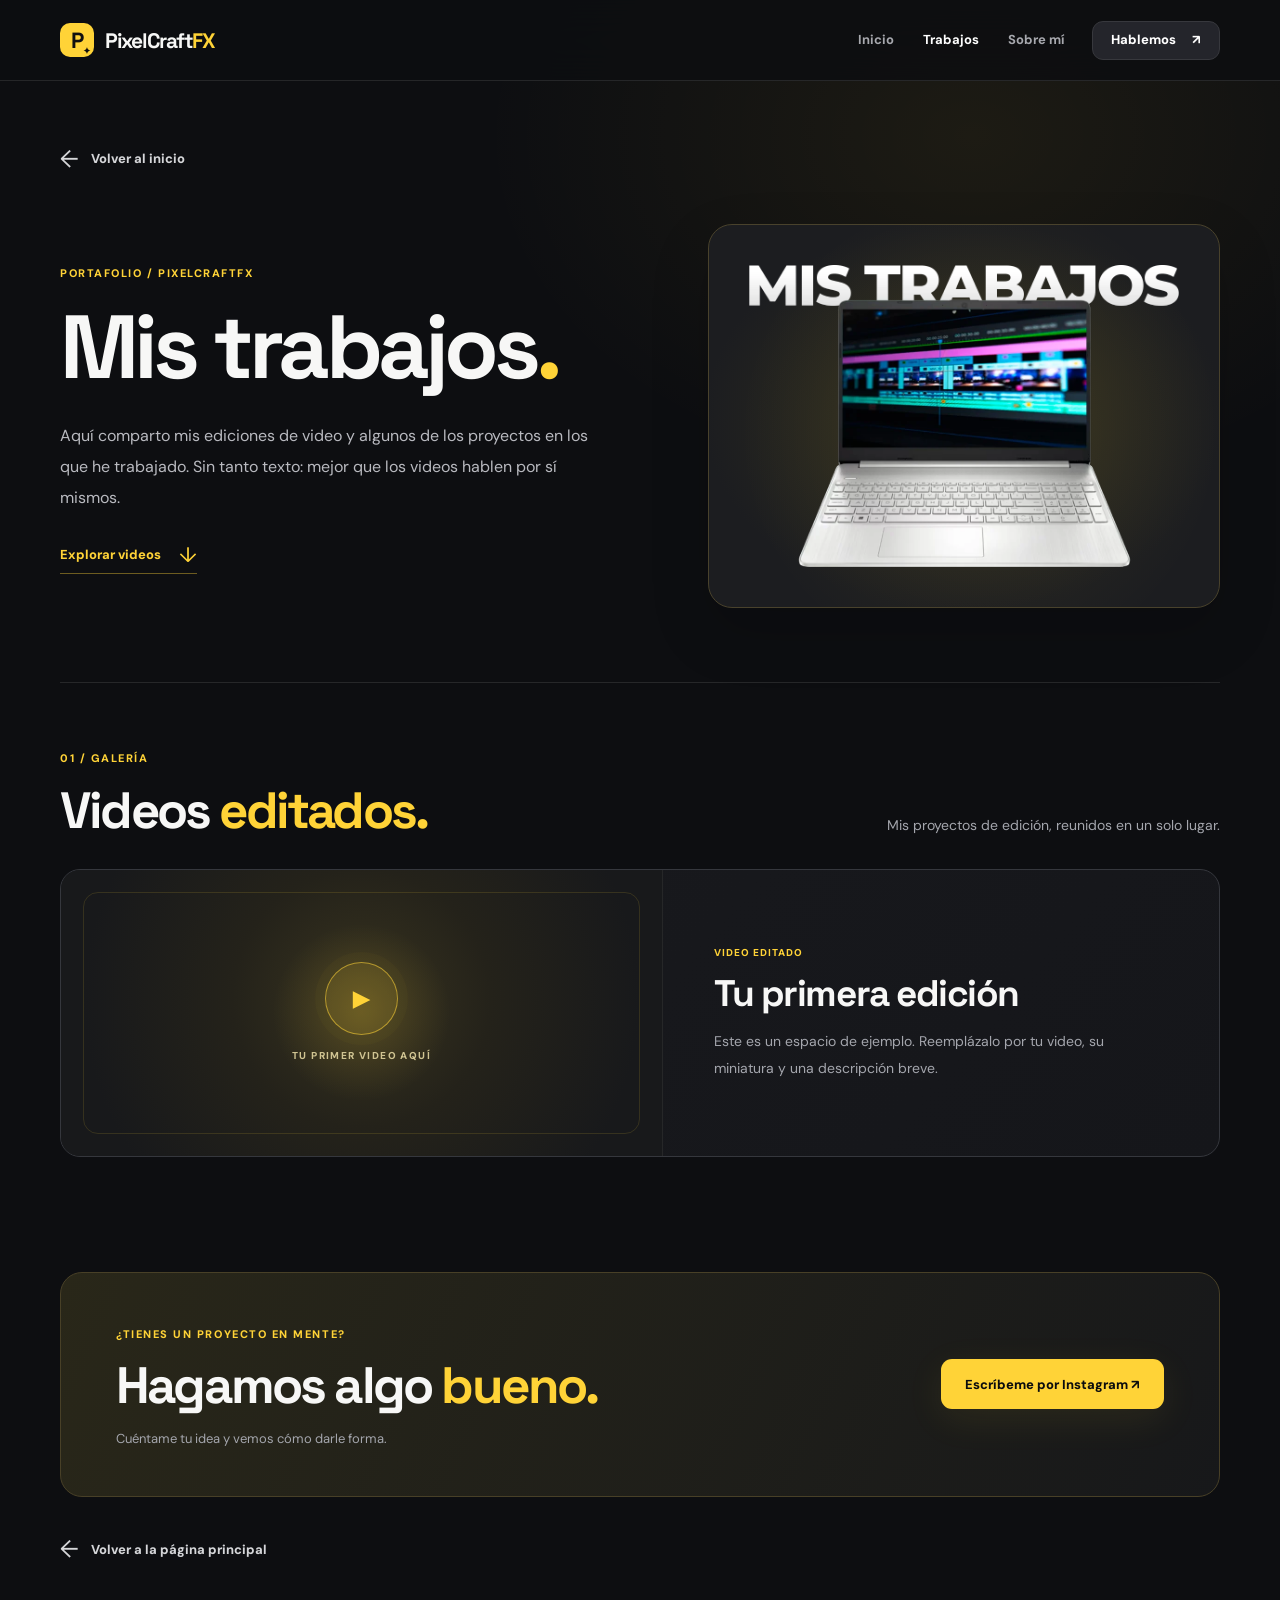
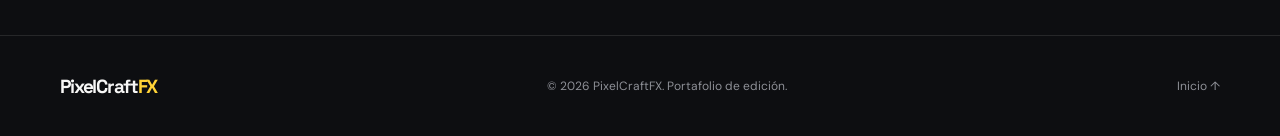
==== trabajos.html @ 6dfa156c "trabajos.html" ====
<!doctype html>
<html lang="es">
<head>
  <meta charset="utf-8">
  <meta name="viewport" content="width=device-width, initial-scale=1">
  <meta name="theme-color" content="#0d0e11">
  <meta name="description" content="Mira las ediciones de PixelCraftFX: un portafolio de edición de video para YouTube, gaming y creadores de contenido.">
  <title>Mis trabajos — PixelCraftFX</title>
  <link rel="icon" type="image/svg+xml" href="./favicon.svg?v=2">
  <link rel="preconnect" href="https://fonts.googleapis.com">
  <link rel="preconnect" href="https://fonts.gstatic.com" crossorigin>
  <link href="https://fonts.googleapis.com/css2?family=DM+Sans:wght@400;500;600;700&family=Space+Grotesk:wght@400;500;600;700&display=swap" rel="stylesheet">
  <link rel="stylesheet" href="./style.css">
</head>
<body class="portfolio-work">
  <a class="skip-link" href="#contenido">Saltar al contenido</a>

  <header class="site-header">
    <div class="wrap header-inner">
      <a class="brand" href="./index.html" aria-label="PixelCraftFX, volver al inicio">
        <span class="brand-icon" aria-hidden="true">P<span>✦</span></span>
        <span class="brand-name">PixelCraft<span>FX</span></span>
      </a>
      <nav class="main-nav" aria-label="Navegación principal">
        <a href="./index.html">Inicio</a>
        <a class="nav-active" href="./trabajos.html" aria-current="page">Trabajos</a>
        <a href="./index.html#sobre-mi">Sobre mí</a>
      </nav>
      <a class="btn btn-nav" href="https://www.instagram.com/pixelcraftfx/" target="_blank" rel="noopener noreferrer">Hablemos <span aria-hidden="true">↗</span></a>
    </div>
  </header>

  <main id="contenido">
    <section class="work-hero wrap" aria-labelledby="work-title">
      <a class="back-link" href="./index.html"><span aria-hidden="true">←</span> Volver al inicio</a>
      <div class="work-hero-grid">
        <div class="work-hero-copy">
          <span class="overline">PORTAFOLIO / PIXELCRAFTFX</span>
          <h1 id="work-title">Mis trabajos<span class="accent-word">.</span></h1>
          <p class="lead">Aquí comparto mis ediciones de video y algunos de los proyectos en los que he trabajado. Sin tanto texto: mejor que los videos hablen por sí mismos.</p>
          <a class="work-scroll-link" href="#videos-editados">Explorar videos <span aria-hidden="true">↓</span></a>
        </div>
        <div class="work-cover">
          <!-- La imagen ya está subida al repositorio: mis trabajos.webp -->
          <img src="./mis%20trabajos.webp" alt="Imagen de la sección Mis trabajos de PixelCraftFX" loading="eager">
        </div>
      </div>
    </section>

    <section class="section wrap gallery-section" id="videos-editados" aria-labelledby="gallery-title">
      <div class="section-heading work-section-heading">
        <div>
          <span class="overline">01 / GALERÍA</span>
          <h2 id="gallery-title">Videos <span class="accent-word">editados.</span></h2>
        </div>
        <p>Mis proyectos de edición, reunidos en un solo lugar.</p>
      </div>

      <div class="work-video-list">
        <!-- ===============================================================
             GUÍA PARA AÑADIR MÁS VIDEOS (ESTO NO SE VE EN LA WEB)

             1. Copia TODO el bloque <article class="video-card work-video-item">
                hasta su cierre </article> y pégalo DEBAJO del anterior,
                pero siempre dentro de <div class="work-video-list">.
                Cada copia aparecerá más abajo en esta misma sección.

             2. En la copia, cambia el título y la descripción.

             3. Para poner tu video de YouTube, sustituye el bloque
                <div class="video-placeholder ...">...</div>
                por esto (cambia el ID y la imagen):

                <a class="video-image" href="https://www.youtube.com/watch?v=ID_DEL_VIDEO" target="_blank" rel="noopener noreferrer" aria-label="Ver video editado en YouTube">
                  <img src="./miniatura-01.webp" alt="Miniatura de mi video editado" loading="lazy">
                  <span class="play-overlay" aria-hidden="true">▶</span>
                </a>

             4. Sube miniatura-01.webp a tu repositorio. Para cada video
                usa un nombre distinto, por ejemplo miniatura-02.webp.

             5. Cuando tengas el primer video real, puedes reemplazar
                esta tarjeta de ejemplo en lugar de crear una nueva.
             =============================================================== -->

        <!-- INICIO TARJETA DE VIDEO: DUPLICA DESDE AQUÍ -->
        <article class="video-card work-video-item">
          <div class="video-placeholder work-placeholder">
            <span class="work-placeholder-glow" aria-hidden="true"></span>
            <span class="work-placeholder-play" aria-hidden="true">▶</span>
            <span class="work-placeholder-label">TU PRIMER VIDEO AQUÍ</span>
          </div>
          <div class="video-info">
            <span class="video-type">VIDEO EDITADO</span>
            <h3>Tu primera edición</h3>
            <p>Este es un espacio de ejemplo. Reemplázalo por tu video, su miniatura y una descripción breve.</p>
          </div>
        </article>
        <!-- FIN TARJETA DE VIDEO: HASTA AQUÍ -->
      </div>
    </section>

    <!-- =============================================================
         SECCIÓN OPCIONAL OCULTA: VIDEOS LARGOS
         NO SE MUESTRA EN LA WEB.

         Cuando tengas material, copia el bloque de sección de abajo
         FUERA de este comentario (debajo de Videos editados).
         Para añadir más videos largos, duplica su bloque <article>
         y pégalo justo después del anterior, dentro de su lista.
         Sustituye ID_DEL_VIDEO, miniatura-largo-01.webp y los textos.

    <section class="section wrap gallery-section extra-video-section" id="videos-largos" aria-labelledby="long-title">
      <div class="section-heading work-section-heading">
        <div>
          <span class="overline">02 / FORMATO LARGO</span>
          <h2 id="long-title">Videos <span class="accent-word">largos.</span></h2>
        </div>
      </div>
      <div class="work-video-list">
        <article class="video-card work-video-item">
          <a class="video-image" href="https://www.youtube.com/watch?v=ID_DEL_VIDEO" target="_blank" rel="noopener noreferrer" aria-label="Ver video largo">
            <img src="./miniatura-largo-01.webp" alt="Miniatura del video largo" loading="lazy">
            <span class="play-overlay" aria-hidden="true">▶</span>
          </a>
          <div class="video-info">
            <span class="video-type">VIDEO LARGO</span>
            <h3>Título del video largo</h3>
            <p>Descripción corta del trabajo realizado.</p>
          </div>
        </article>
      </div>
    </section>
         FIN DE LA SECCIÓN OCULTA: VIDEOS LARGOS
         ============================================================= -->

    <!-- =============================================================
         SECCIÓN OPCIONAL OCULTA: VIDEOS CORTOS
         NO SE MUESTRA EN LA WEB.

         Cuando tengas material, copia el bloque de sección de abajo
         FUERA de este comentario (debajo de Videos editados o largos).
         Para añadir más videos cortos, duplica su bloque <article>
         y pégalo justo después del anterior, dentro de su lista.
         Sustituye ID_DEL_SHORT, miniatura-corto-01.webp y los textos.

    <section class="section wrap gallery-section extra-video-section" id="videos-cortos" aria-labelledby="short-title">
      <div class="section-heading work-section-heading">
        <div>
          <span class="overline">03 / FORMATO CORTO</span>
          <h2 id="short-title">Videos <span class="accent-word">cortos.</span></h2>
        </div>
      </div>
      <div class="work-video-list">
        <article class="video-card work-video-item">
          <a class="video-image" href="https://www.youtube.com/shorts/ID_DEL_SHORT" target="_blank" rel="noopener noreferrer" aria-label="Ver video corto">
            <img src="./miniatura-corto-01.webp" alt="Miniatura del video corto" loading="lazy">
            <span class="play-overlay" aria-hidden="true">▶</span>
          </a>
          <div class="video-info">
            <span class="video-type">VIDEO CORTO</span>
            <h3>Título del short</h3>
            <p>Descripción corta del trabajo realizado.</p>
          </div>
        </article>
      </div>
    </section>
         FIN DE LA SECCIÓN OCULTA: VIDEOS CORTOS
         ============================================================= -->

    <section class="section wrap work-cta">
      <div>
        <span class="overline">¿TIENES UN PROYECTO EN MENTE?</span>
        <h2>Hagamos algo <span class="accent-word">bueno.</span></h2>
        <p>Cuéntame tu idea y vemos cómo darle forma.</p>
      </div>
      <a class="btn btn-primary" href="https://www.instagram.com/pixelcraftfx/" target="_blank" rel="noopener noreferrer">Escríbeme por Instagram ↗</a>
    </section>

    <div class="wrap bottom-return"><a class="back-link" href="./index.html"><span aria-hidden="true">←</span> Volver a la página principal</a></div>
  </main>

  <footer class="site-footer">
    <div class="wrap footer-inner">
      <a class="brand brand-footer" href="./index.html"><span class="brand-name">PixelCraft<span>FX</span></span></a>
      <span>© 2026 PixelCraftFX. Portafolio de edición.</span>
      <a href="./index.html">Inicio ↑</a>
    </div>
  </footer>
</body>
</html>
---- style.css ----
:root {
  --bg:#0d0e11;
  --bg-soft:#131419;
  --card:#17181d;
  --card-light:#1c1e24;
  --line:rgba(255,255,255,.1);
  --text:#f7f7f6;
  --muted:#a4a6ad;
  --yellow:#ffd337;
  --yellow-deep:#eab800;
  --radius:22px;
  --max:1160px;
}
*,*::before,*::after{box-sizing:border-box}
html{scroll-behavior:smooth;scroll-padding-top:96px}
body{margin:0;background:var(--bg);color:var(--text);font:16px/1.7 'DM Sans',system-ui,-apple-system,Segoe UI,sans-serif;-webkit-font-smoothing:antialiased}
body::before{content:"";pointer-events:none;position:absolute;z-index:-1;top:0;left:0;right:0;height:680px;background:radial-gradient(ellipse 48% 65% at 76% 20%,rgba(255,211,55,.065),transparent 80%)}
a{color:inherit;text-decoration:none}
img{display:block;max-width:100%}
a:focus-visible{outline:3px solid var(--yellow);outline-offset:5px;border-radius:4px}
::selection{background:var(--yellow);color:#111}
.wrap{width:min(var(--max),calc(100% - 64px));margin-inline:auto}
.skip-link{position:absolute;left:12px;top:-70px;z-index:30;padding:8px 15px;color:#111;background:var(--yellow)}.skip-link:focus{top:12px}
h1,h2,h3,p{margin-top:0}h1,h2,h3{font-family:'Space Grotesk',system-ui,sans-serif;line-height:1.1;letter-spacing:-.055em}
p{color:var(--muted)}
.site-header{position:sticky;top:0;z-index:20;background:rgba(13,14,17,.88);border-bottom:1px solid var(--line);backdrop-filter:blur(20px);-webkit-backdrop-filter:blur(20px)}
.header-inner{display:flex;align-items:center;justify-content:space-between;min-height:80px;gap:28px}
.brand{display:inline-flex;align-items:center;gap:11px;flex-shrink:0}
.brand-icon{display:grid;place-items:center;position:relative;overflow:hidden;width:34px;height:34px;border-radius:10px;background:var(--yellow);font:800 22px/1 'Space Grotesk',sans-serif;color:#101010}
.brand-icon span{position:absolute;right:3px;bottom:1px;font-size:9px}
.brand-name{font:700 21px/1 'Space Grotesk',sans-serif;letter-spacing:-.06em}.brand-name>span{color:var(--yellow)}
.main-nav{display:flex;gap:29px;align-items:center;margin-left:auto}.main-nav>a{font-size:13px;font-weight:700;color:#a7a8ae;transition:color .2s}.main-nav>a:hover,.main-nav>.nav-active{color:#fff}
.btn{display:inline-flex;align-items:center;justify-content:center;gap:16px;min-height:50px;padding:0 23px;border:1px solid transparent;border-radius:11px;font-size:13px;font-weight:800;line-height:1.2;transition:background .2s,transform .2s,border-color .2s,color .2s}
.btn:hover{transform:translateY(-2px)}.btn-nav{min-height:39px;padding:0 18px;border-color:#37383d;background:#24252b;color:#fff}.btn-nav:hover{border-color:var(--yellow)}
.btn-primary{background:var(--yellow);color:#0b0c0e;box-shadow:0 10px 38px rgba(255,211,55,.08)}.btn-primary:hover{background:#ffe270}
.btn-outline{border-color:#46474d;background:transparent;color:#fff}.btn-outline:hover{border-color:var(--yellow)}
.btn-dark{background:#111114;color:#fff;border-color:#111114}.btn-dark:hover{background:#292a2d}
.hero{display:grid;grid-template-columns:1.15fr .85fr;gap:7%;align-items:center;padding-top:86px;padding-bottom:102px;min-height:635px}
.eyebrow,.overline,.tiny-label{font-size:11px;letter-spacing:.14em;font-weight:800}.eyebrow{display:inline-flex;align-items:center;gap:10px;padding:7px 13px;border:1px solid #34332b;border-radius:999px;color:#e5d9a6;background:rgba(255,211,55,.045)}.status-dot{width:7px;height:7px;border-radius:100%;background:var(--yellow);box-shadow:0 0 12px rgba(255,211,55,.8)}
h1{font-size:clamp(42px,5.5vw,76px);margin:24px 0 23px;max-width:720px}.accent-word{color:var(--yellow)}.underlined{text-decoration:underline;text-decoration-color:rgba(255,211,55,.8);text-decoration-thickness:5px;text-underline-offset:10px}
.lead{max-width:600px;color:#b9bac0;font-size:16px;line-height:1.95}.lead strong{color:#fff}
.hero-actions{display:flex;flex-wrap:wrap;gap:12px;margin:32px 0 34px}.hero-categories,.work-pill-row{display:flex;gap:8px;flex-wrap:wrap}.hero-categories span,.work-pill-row span{font-size:11px;font-weight:700;color:#c0c0c4;padding:7px 12px;border:1px solid #36373c;border-radius:999px}
.hero-visual{height:475px;max-width:425px;width:100%;justify-self:end;position:relative;display:flex;flex-direction:column;justify-content:space-between;isolation:isolate;overflow:hidden;padding:24px;border:1px solid #3c3b32;border-radius:26px;background:radial-gradient(ellipse at 50% 43%,#343018 0%,#1c1b18 38%,#141519 73%);box-shadow:0 25px 65px rgba(0,0,0,.16)}
.hero-visual::before{content:"";position:absolute;inset:15px;z-index:-1;border:1px solid rgba(255,211,55,.11);border-radius:18px}.hero-visual::after{content:"";position:absolute;width:470px;height:470px;border-radius:50%;border:1px dashed rgba(255,211,55,.16);left:50%;top:45%;transform:translate(-50%,-50%);z-index:-1}
.visual-top{display:flex;justify-content:space-between;align-items:center;color:#e3dec3;font-size:10px;letter-spacing:.18em;font-weight:800}.visual-spark{font-size:32px;color:var(--yellow);line-height:1}
.portrait-ring{width:240px;height:240px;align-self:center;display:flex;align-items:center;justify-content:center;padding:17px;border:1px solid rgba(255,211,55,.35);border-radius:50%;background:rgba(255,211,55,.06)}.portrait-ring img{width:100%;height:100%;object-fit:contain;filter:drop-shadow(0 20px 20px rgba(0,0,0,.16))}.portrait-ring.no-photo:after{content:"PFX";font:700 65px 'Space Grotesk',sans-serif;color:var(--yellow)}
.visual-bottom{display:flex;justify-content:space-between;align-items:end;gap:12px}.visual-bottom .tiny-label{display:block;color:#a8a397;margin-bottom:5px}.visual-bottom strong{display:block;font:700 22px 'Space Grotesk',sans-serif;letter-spacing:-.06em}.yellow-dot{color:var(--yellow)}.visual-chip{border:1px solid #504e3d;background:#2a291f;border-radius:20px;color:#e4d797;padding:6px 10px;font-size:10px;font-weight:700;white-space:nowrap}.visual-decoration{position:absolute;color:var(--yellow);opacity:.5}.visual-decoration.one{top:42%;left:34px;font-size:24px}.visual-decoration.two{top:33%;right:28px;font-size:27px}
.marquee-section{border-block:1px solid var(--line);background:#14151a}.skill-strip{display:flex;align-items:center;justify-content:space-between;gap:14px;padding-block:23px;white-space:nowrap;overflow:hidden}.skill-strip span{font-size:11px;letter-spacing:.11em;font-weight:800;color:#bdc0c6}.skill-strip b{font-size:15px;color:var(--yellow);font-weight:400}
.section{padding-block:96px}.section-heading{display:flex;align-items:end;justify-content:space-between;gap:40px;margin-bottom:30px}.section-heading p{max-width:340px;font-size:14px;line-height:1.9;margin:0}.overline{color:var(--yellow)}h2{font-size:clamp(34px,4vw,51px);margin:12px 0 0}
.feature-card{display:grid;grid-template-columns:1.1fr .9fr;min-height:420px;overflow:hidden;background:#17181b;border:1px solid #323339;border-radius:var(--radius);transition:border-color .25s,transform .25s,box-shadow .25s}.feature-card:hover{border-color:#817333;transform:translateY(-3px);box-shadow:0 25px 70px rgba(0,0,0,.18)}
.feature-image-wrap{position:relative;display:grid;place-items:center;min-height:340px;padding:35px;overflow:hidden;background:radial-gradient(ellipse at 50% 45%,#38351f,#23231e 55%,#191a1d)}.feature-image-wrap:after{content:"";position:absolute;inset:35px;border:1px solid rgba(255,255,255,.06);border-radius:14px;pointer-events:none}.feature-image-wrap img{width:100%;height:100%;max-height:350px;object-fit:contain;transition:transform .4s}.feature-card:hover .feature-image-wrap img{transform:scale(1.035)}.picture-corner{position:absolute;top:23px;left:25px;color:var(--yellow);font-size:24px}
.feature-content{display:flex;flex-direction:column;justify-content:center;align-items:flex-start;padding:45px clamp(25px,5vw,66px)}.feature-content h3{font-size:clamp(32px,3.6vw,47px);margin:20px 0 15px}.feature-content>p{max-width:320px;font-size:14px;line-height:1.85}.feature-link{display:flex;align-items:center;gap:17px;font-size:13px;font-weight:800;color:#fff;margin-top:24px}.circle-arrow{display:grid;place-items:center;width:42px;height:42px;border-radius:50%;background:var(--yellow);color:#121212;font-size:21px}
.services{padding-top:65px}.service-grid{display:grid;grid-template-columns:repeat(3,1fr);gap:15px}.service-card{position:relative;display:flex;flex-direction:column;min-height:270px;padding:28px;border:1px solid var(--line);border-radius:var(--radius);background:linear-gradient(145deg,#191a1f,#141519);transition:border-color .2s,transform .2s}.service-card:hover{border-color:#56503a;transform:translateY(-3px)}.service-number{font-size:12px;font-weight:800;color:#6f717a}.service-symbol{display:grid;place-items:center;margin:18px 0 21px;width:46px;height:46px;border:1px solid #52482b;border-radius:13px;background:#292519;color:var(--yellow);font-size:19px;font-weight:700}.service-card h3{font-size:21px;letter-spacing:-.04em;margin-bottom:10px}.service-card p{font-size:13px;line-height:1.85;margin-bottom:0}
.about{display:grid;grid-template-columns:1fr 1fr;gap:12%;align-items:center}.about-copy h2{max-width:430px}.about-copy p{line-height:1.95;font-size:14px;margin:22px 0}.about-copy strong{color:#e8e8e8}.text-link{display:inline-block;margin-top:8px;padding-bottom:5px;border-bottom:1px solid var(--yellow);color:var(--yellow);font-size:13px;font-weight:800}.about-panel{padding:35px;background:linear-gradient(135deg,#1b1c22,#141518);border:1px solid #34353c;border-radius:var(--radius)}.about-panel .tiny-label{color:#c6c7cc}.principle{display:flex;align-items:center;gap:22px;padding:24px 0;border-bottom:1px solid var(--line)}.principle span{font-size:12px;color:var(--yellow);font-weight:800}.principle strong{font-size:17px;letter-spacing:-.02em;font-family:'Space Grotesk',sans-serif}.software-tags{display:flex;flex-wrap:wrap;gap:8px;margin-top:29px}.software-tags span{background:#292a31;border:1px solid #3d3e45;padding:6px 10px;border-radius:6px;color:#bcbec5;font-size:11px;font-weight:700}
.contact-section{display:flex;justify-content:space-between;align-items:center;gap:35px;background:var(--yellow);color:#0e0f11;padding:55px 65px;margin-top:36px;margin-bottom:95px;border-radius:var(--radius);width:min(var(--max),calc(100% - 64px))}.contact-section .overline,.contact-section .accent-word{color:#574900}.contact-section h2{font-size:clamp(36px,4.4vw,62px)}.contact-section p{color:#494127;font-size:14px;margin:16px 0 0}.contact-actions{display:flex;align-items:flex-start;flex-direction:column;gap:15px}.contact-actions .btn{white-space:nowrap}.social-text{font-size:12px;font-weight:800;color:#38311c;align-self:center}
.site-footer{border-top:1px solid var(--line)}.footer-inner{display:flex;justify-content:space-between;align-items:center;gap:20px;min-height:100px}.brand-footer .brand-name{font-size:19px}.footer-inner>span,.footer-inner>a:last-child{font-size:12px;color:#8e9097}.footer-inner>a:last-child:hover{color:var(--yellow)}
/* Página Trabajos */
.work-hero{padding-top:58px;padding-bottom:80px}.back-link{display:inline-flex;align-items:center;gap:12px;color:#d5d6d9;font-weight:800;font-size:13px;transition:color .2s}.back-link:hover{color:var(--yellow)}.back-link span{font-size:24px;font-weight:400}.work-hero-grid{display:grid;grid-template-columns:1fr .85fr;gap:9%;align-items:center;padding-top:44px}.work-hero h1{font-size:clamp(50px,7.2vw,100px);margin-top:13px}.work-hero .lead{max-width:525px}.work-pill-row{margin-top:24px}.work-cover{display:grid;place-items:center;min-height:345px;max-height:400px;padding:40px;background:radial-gradient(ellipse at center,#34311e,#1c1d20 72%);border:1px solid #3f3d31;border-radius:24px;overflow:hidden}.work-cover img{max-width:100%;max-height:315px;width:100%;object-fit:contain}.gallery-section{padding-top:45px}.gallery-grid{display:grid;grid-template-columns:repeat(3,1fr);gap:20px}.video-card{overflow:hidden;border-radius:18px;border:1px solid #34353c;background:#17181e}.video-placeholder{position:relative;min-height:230px;display:flex;justify-content:center;align-items:center;flex-direction:column;gap:12px;overflow:hidden}.placeholder-gaming{background:radial-gradient(ellipse at 50% 45%,#34351d,#1d201b 70%)}.placeholder-youtube{background:radial-gradient(ellipse at 50% 45%,#30283c,#1c1b26 70%)}.placeholder-short{background:radial-gradient(ellipse at 50% 45%,#363021,#222018 70%)}.video-placeholder::before{content:"";position:absolute;inset:20px;border-radius:10px;border:1px dashed rgba(255,255,255,.12)}.placeholder-number{position:absolute;top:22px;left:27px;color:#dad3b5;font-size:12px;font-weight:800}.placeholder-symbol{font:600 55px/1 'Space Grotesk',sans-serif;color:rgba(255,211,55,.7)}.placeholder-label{font-size:10px;letter-spacing:.15em;font-weight:800;color:#b1b0a7}.video-info{padding:24px}.video-type{color:var(--yellow);font-size:10px;font-weight:800;letter-spacing:.1em}.video-info h3{font-size:21px;letter-spacing:-.04em;margin:10px 0}.video-info p{font-size:13px;line-height:1.85;margin:0}.gallery-note{font-size:12px;color:#90929a;margin:22px 0 0}.video-image{display:block;position:relative;aspect-ratio:16/10;overflow:hidden;background:#222}.video-image img{width:100%;height:100%;object-fit:cover;transition:transform .3s}.video-image:hover img{transform:scale(1.04)}.play-overlay{position:absolute;left:50%;top:50%;transform:translate(-50%,-50%);display:grid;place-items:center;background:var(--yellow);color:#111;width:59px;height:59px;border-radius:50%;font-size:21px}.video-embed{aspect-ratio:16/9;overflow:hidden;background:#000}.video-embed iframe{display:block;width:100%;height:100%;border:0}.work-cta{margin-top:40px;display:flex;justify-content:space-between;align-items:center;gap:28px;padding:46px 55px;border:1px solid #484027;border-radius:22px;background:linear-gradient(115deg,#292719,#17181a)}.work-cta h2{font-size:clamp(33px,4vw,53px)}.work-cta p{margin:14px 0 0;font-size:13px}.bottom-return{padding-bottom:65px}
@media(max-width:1040px){.hero{gap:4%}.hero-visual{height:430px}.portrait-ring{width:215px;height:215px}.about{gap:5%}.skill-strip{justify-content:flex-start;gap:28px}.hero h1{font-size:clamp(42px,5vw,65px)}}
@media(max-width:800px){.wrap{width:min(var(--max),calc(100% - 36px))}.header-inner{min-height:75px}.main-nav{gap:16px}.hero{grid-template-columns:1fr;gap:32px;padding-top:64px;padding-bottom:70px}.hero h1{font-size:clamp(43px,8vw,72px)}.hero-visual{justify-self:center;width:min(100%,480px)}.section{padding-block:67px}.feature-card{grid-template-columns:1fr}.feature-image-wrap{min-height:290px}.feature-content{padding:35px}.service-grid{grid-template-columns:1fr 1fr}.service-card:last-child{grid-column:1/-1}.about{grid-template-columns:1fr;gap:28px}.contact-section{width:min(var(--max),calc(100% - 36px));padding:38px;flex-direction:column;align-items:flex-start;margin-bottom:70px}.work-hero-grid{gap:28px;grid-template-columns:1fr}.work-cover{max-width:500px;width:100%;min-height:280px}.gallery-grid{grid-template-columns:1fr 1fr}.work-cta{padding:34px;align-items:flex-start;flex-direction:column}}
@media(max-width:550px){.header-inner{gap:9px;flex-wrap:wrap;justify-content:space-between;padding-block:12px}.brand-icon{width:30px;height:30px}.brand-name{font-size:18px}.btn-nav{padding:0 12px;min-height:33px;font-size:11px}.main-nav{order:3;justify-content:center;width:100%;margin:0;padding:8px 0 0;border-top:1px solid var(--line)}.main-nav a{font-size:12px}.hero{padding-top:42px}.hero h1{font-size:clamp(40px,10vw,55px);margin-top:20px}.underlined{text-decoration-thickness:3px;text-underline-offset:6px}.lead{font-size:14px}.hero-actions{display:grid;grid-template-columns:1fr;margin:26px 0}.hero-actions .btn{width:100%}.hero-categories{gap:6px}.hero-categories span{font-size:10px}.hero-visual{height:400px;padding:20px}.portrait-ring{width:215px;height:215px}.visual-bottom strong{font-size:19px}.visual-chip{display:none}.skill-strip{gap:17px;padding-block:17px}.skill-strip span{font-size:10px}.section-heading{align-items:flex-start;flex-direction:column;gap:12px}.section-heading p{max-width:100%}.feature-image-wrap{min-height:245px;padding:19px}.feature-content h3{font-size:36px}.service-grid{grid-template-columns:1fr}.service-card:last-child{grid-column:auto}.service-card{min-height:0}.about-panel{padding:24px}.principle strong{font-size:15px}.contact-section{padding:30px 24px}.contact-actions,.contact-actions .btn{width:100%}.footer-inner{padding-block:26px;align-items:flex-start;flex-direction:column;gap:12px}.work-hero{padding-top:36px}.work-hero h1{font-size:clamp(48px,11vw,72px)}.work-cover{min-height:250px;padding:25px}.gallery-grid{grid-template-columns:1fr}.work-cta{padding:27px}.bottom-return{padding-bottom:40px}}
@media(prefers-reduced-motion:reduce){html{scroll-behavior:auto}*,*::before,*::after{transition-duration:.01ms!important;animation-duration:.01ms!important}}

/* ================================================================
   TRABAJOS.HTML — Versión sencilla + animaciones discretas
   Todas estas reglas usan .portfolio-work para no cambiar index.html.
   ================================================================ */
.portfolio-work .work-hero{padding-bottom:74px}
.portfolio-work .work-hero-grid{grid-template-columns:1.05fr .95fr;gap:7%}
.portfolio-work .work-hero h1{font-size:clamp(50px,7vw,90px)}
.portfolio-work .work-hero .lead{max-width:530px;margin-bottom:27px}
.portfolio-work .work-scroll-link{display:inline-flex;align-items:center;gap:18px;font-size:13px;font-weight:800;color:var(--yellow);border-bottom:1px solid rgba(255,211,55,.4);padding-bottom:7px;transition:gap .3s ease,border-color .3s ease}
.portfolio-work .work-scroll-link:hover{gap:25px;border-color:var(--yellow)}
.portfolio-work .work-scroll-link span{font-size:21px;font-weight:400;line-height:1}
.portfolio-work .work-cover{position:relative;isolation:isolate;border-color:#49422c;box-shadow:0 24px 60px rgba(0,0,0,.16);transition:border-color .35s ease,box-shadow .35s ease}
.portfolio-work .work-cover::after{content:"";position:absolute;z-index:-1;inset:-25%;background:radial-gradient(circle at 52% 53%,rgba(255,211,55,.09),transparent 48%);animation:pfxGlow 8s ease-in-out infinite}
.portfolio-work .work-cover:hover{border-color:#827333;box-shadow:0 28px 65px rgba(0,0,0,.3)}
.portfolio-work .work-cover img{animation:pfxFloat 6s ease-in-out infinite}
.portfolio-work .gallery-section{padding-top:60px;padding-bottom:65px;border-top:1px solid var(--line)}
.portfolio-work .work-section-heading{margin-bottom:30px}
.portfolio-work .work-section-heading h2{max-width:720px}
.portfolio-work .work-video-list{display:flex;flex-direction:column;gap:22px}
.portfolio-work .work-video-item{display:grid;grid-template-columns:1.04fr .96fr;min-height:288px;overflow:hidden;border:1px solid #35373d;border-radius:20px;background:linear-gradient(130deg,#191a1e,#15161a);transition:transform .35s cubic-bezier(.2,.8,.2,1),border-color .35s ease,box-shadow .35s ease}
.portfolio-work .work-video-item:hover{transform:translateY(-5px);border-color:#776b3c;box-shadow:0 22px 55px rgba(0,0,0,.22)}
.portfolio-work .work-video-item .video-info{display:flex;flex-direction:column;align-items:flex-start;justify-content:center;padding:clamp(26px,4vw,52px)}
.portfolio-work .work-video-item .video-info h3{margin:13px 0 14px;font-size:clamp(25px,3vw,37px)}
.portfolio-work .work-video-item .video-info p{max-width:390px;font-size:14px;line-height:1.9}
.portfolio-work .work-video-item .video-placeholder,.portfolio-work .work-video-item .video-image{width:100%;height:100%;min-height:275px;aspect-ratio:auto}
.portfolio-work .work-placeholder{position:relative;isolation:isolate;background:radial-gradient(circle at 50% 45%,#39341f 0%,#24221a 38%,#18191b 82%);border-right:1px solid rgba(255,255,255,.06)}
.portfolio-work .work-placeholder::before{content:"";position:absolute;inset:22px;border:1px solid rgba(255,211,55,.13);border-radius:15px;pointer-events:none}
.portfolio-work .work-placeholder-glow{position:absolute;z-index:-1;width:185px;height:185px;background:radial-gradient(circle,rgba(255,211,55,.16),transparent 68%);border-radius:50%;animation:pfxGlow 6s ease-in-out infinite}
.portfolio-work .work-placeholder-play{display:grid;place-items:center;width:73px;height:73px;border:1px solid rgba(255,211,55,.55);border-radius:50%;background:rgba(255,211,55,.12);color:var(--yellow);font-size:23px;line-height:1;box-shadow:0 0 0 10px rgba(255,211,55,.025);transition:transform .35s ease,background .35s ease}
.portfolio-work .work-video-item:hover .work-placeholder-play{transform:scale(1.09);background:rgba(255,211,55,.18)}
.portfolio-work .work-placeholder-label{font-size:10px;letter-spacing:.14em;font-weight:800;color:#d0c492}
.portfolio-work .work-video-item .video-image img{transition:transform .5s cubic-bezier(.2,.8,.2,1),filter .4s ease}
.portfolio-work .work-video-item .video-image:hover img{transform:scale(1.055);filter:brightness(.82)}
.portfolio-work .work-video-item .play-overlay{transition:transform .3s ease,box-shadow .3s ease}
.portfolio-work .work-video-item .video-image:hover .play-overlay{transform:translate(-50%,-50%) scale(1.1);box-shadow:0 0 0 10px rgba(255,211,55,.13)}
.portfolio-work .work-cta{margin-top:50px}
.portfolio-work .work-cta .accent-word{color:var(--yellow)}
.portfolio-work .bottom-return{padding-top:32px}

/* Animaciones de entrada: ligeras, sin JavaScript. */
@keyframes pfxReveal{from{opacity:0;translate:0 23px}to{opacity:1;translate:0 0}}
@keyframes pfxFloat{0%,100%{transform:translateY(0)}50%{transform:translateY(-7px)}}
@keyframes pfxGlow{0%,100%{opacity:.55;transform:scale(1)}50%{opacity:1;transform:scale(1.07)}}
.portfolio-work .work-hero .back-link{animation:pfxReveal .55s both}
.portfolio-work .work-hero-copy{animation:pfxReveal .7s .1s both}
.portfolio-work .work-cover{animation:pfxReveal .85s .2s both}
.portfolio-work .work-section-heading{animation:pfxReveal .7s .15s both}
.portfolio-work .work-video-item{animation:pfxReveal .8s .25s both}
.portfolio-work .work-video-item:nth-child(2){animation-delay:.35s}
.portfolio-work .work-video-item:nth-child(3){animation-delay:.45s}
.portfolio-work .work-video-item:nth-child(n+4){animation-delay:.55s}
.portfolio-work .work-cta{animation:pfxReveal .8s .25s both}

/* Si el navegador lo permite, las tarjetas aparecen cuando entras en la sección. */
@supports (animation-timeline: view()) {
  .portfolio-work .work-section-heading,
  .portfolio-work .work-video-item,
  .portfolio-work .work-cta {
    animation:pfxReveal linear both;
    animation-timeline:view();
    animation-range:entry 0% cover 32%;
  }
}

@media(max-width:800px){
  .portfolio-work .work-hero-grid{grid-template-columns:1fr;gap:28px}
  .portfolio-work .gallery-section{padding-top:52px}
  .portfolio-work .work-video-item{grid-template-columns:1fr}
  .portfolio-work .work-video-item .video-placeholder,.portfolio-work .work-video-item .video-image{aspect-ratio:16/9;min-height:0}
  .portfolio-work .work-video-item .video-info{padding:28px}
}
@media(max-width:550px){
  .portfolio-work .work-hero{padding-bottom:57px}
  .portfolio-work .work-hero h1{font-size:clamp(45px,12vw,65px)}
  .portfolio-work .work-video-item .video-info h3{font-size:26px}
  .portfolio-work .work-video-item .video-info p{font-size:13px}
  .portfolio-work .work-placeholder-play{width:63px;height:63px}
  .portfolio-work .work-cta{margin-top:30px}
}
@media(prefers-reduced-motion:reduce){
  .portfolio-work .work-hero .back-link,
  .portfolio-work .work-hero-copy,
  .portfolio-work .work-cover,
  .portfolio-work .work-cover img,
  .portfolio-work .work-cover::after,
  .portfolio-work .work-placeholder-glow,
  .portfolio-work .work-section-heading,
  .portfolio-work .work-video-item,
  .portfolio-work .work-cta{animation:none!important}
}
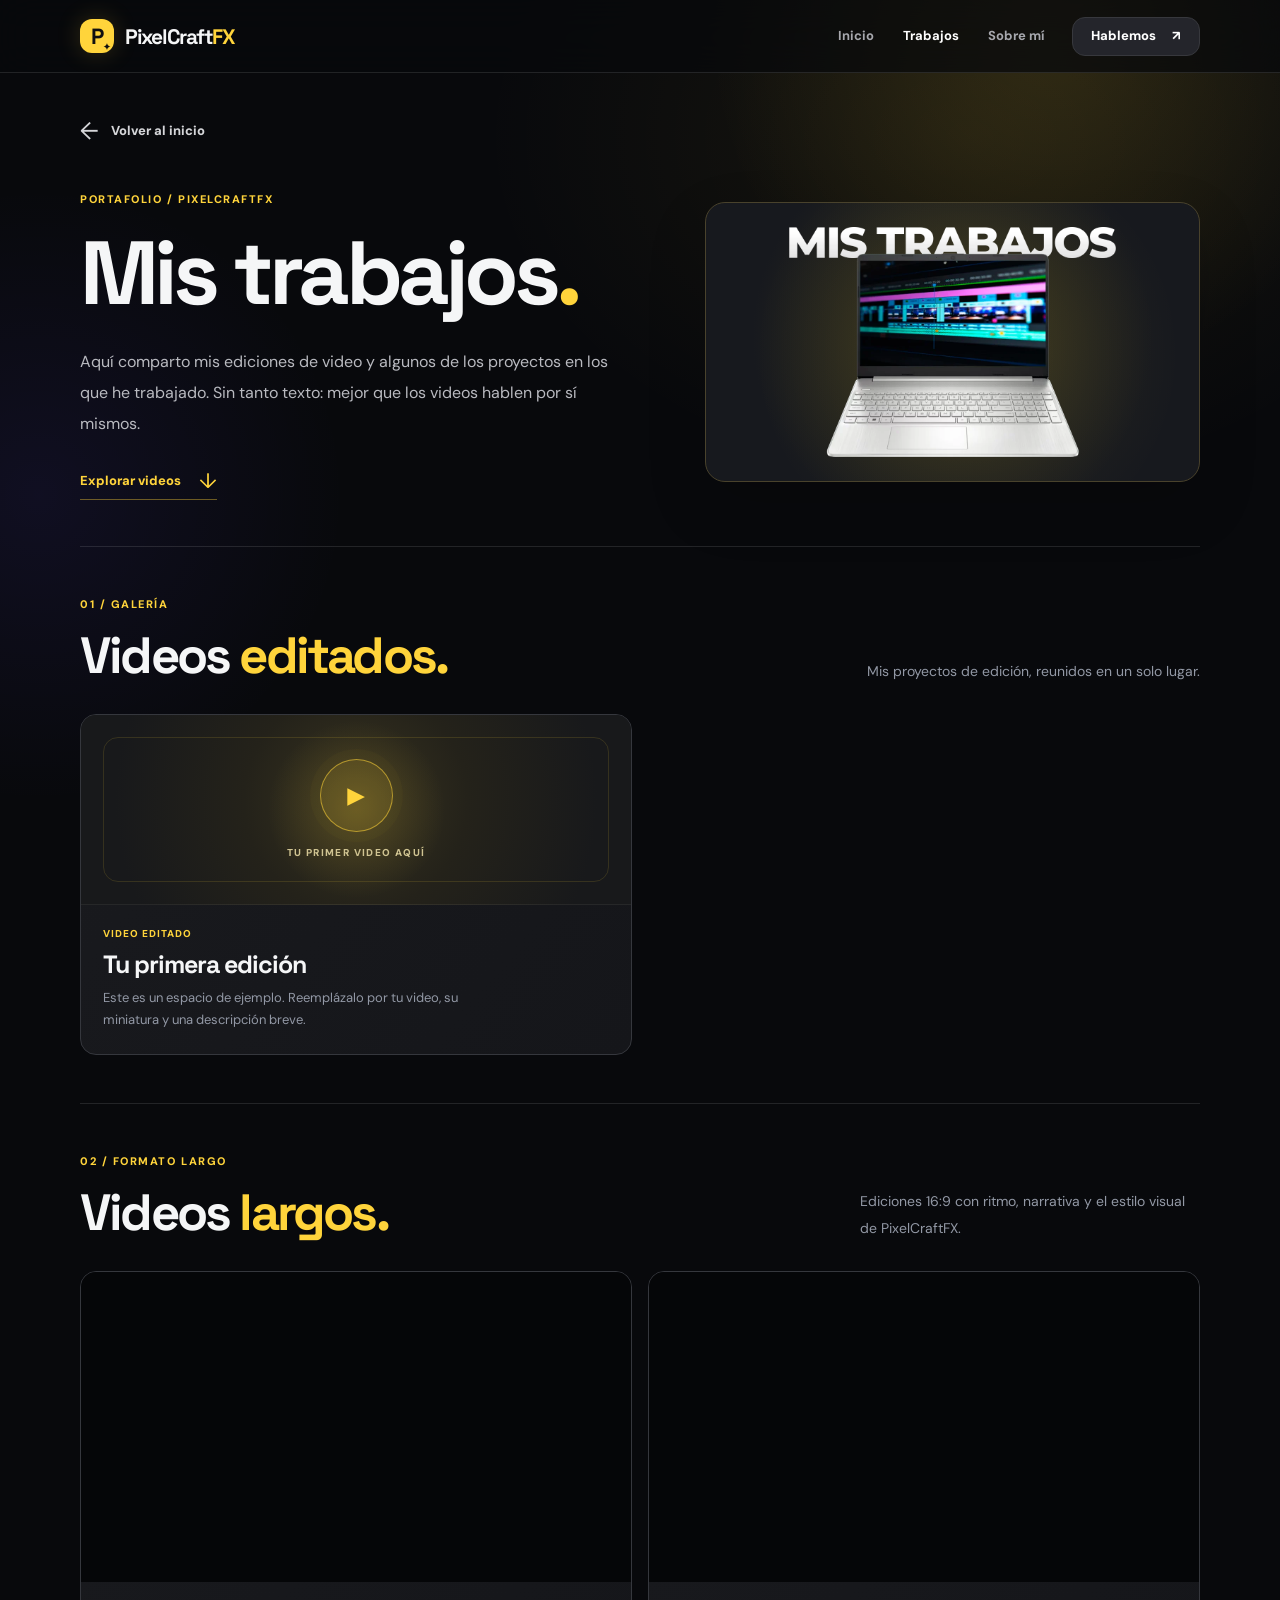
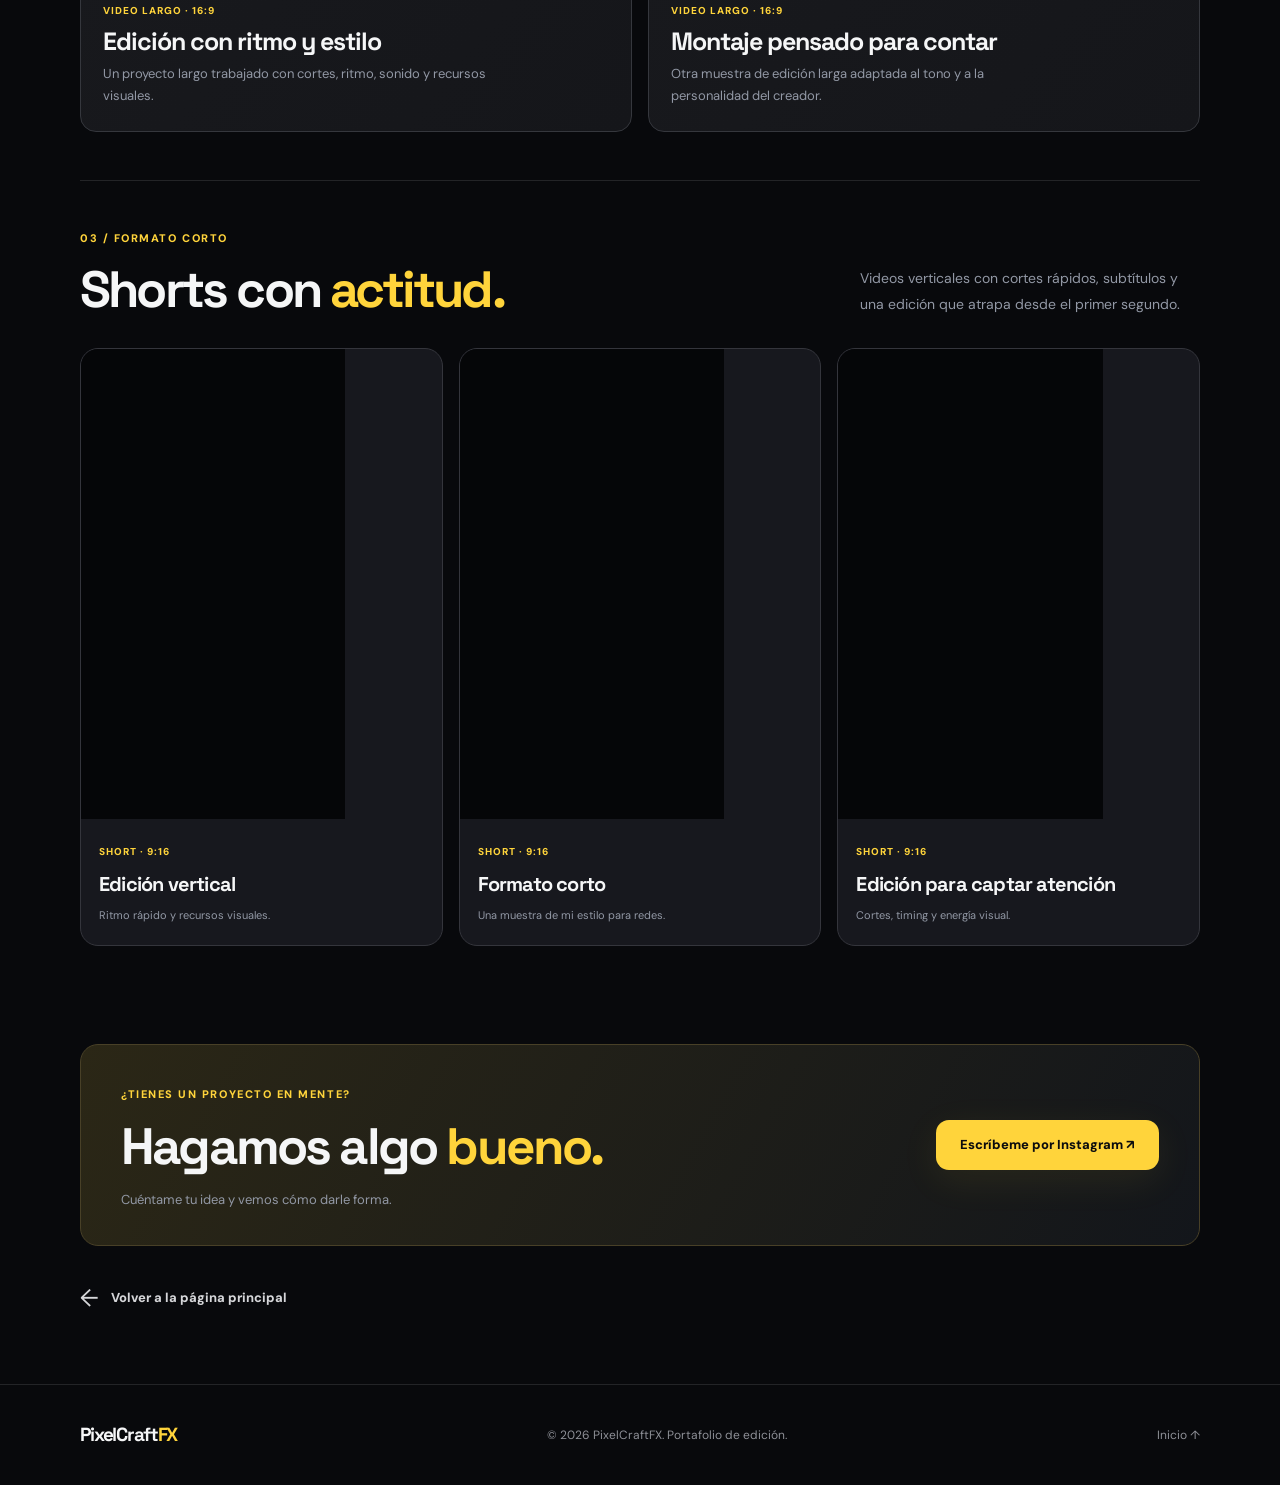
==== commit 11570435: "Añadir videos largos y shorts al portafolio Integra videos 16:9 y shorts 9:16 con autoplay silenciad" ====
--- a/trabajos.html
+++ b/trabajos.html
@@ -6,11 +6,12 @@
   <meta name="theme-color" content="#0d0e11">
   <meta name="description" content="Mira las ediciones de PixelCraftFX: un portafolio de edición de video para YouTube, gaming y creadores de contenido.">
   <title>Mis trabajos — PixelCraftFX</title>
-  <link rel="icon" type="image/svg+xml" href="./favicon.svg?v=2">
+  <link rel="icon" type="image/x-icon" href="./favicon.ico?v=5">
+  <link rel="icon" type="image/svg+xml" href="./favicon.svg?v=5">
   <link rel="preconnect" href="https://fonts.googleapis.com">
   <link rel="preconnect" href="https://fonts.gstatic.com" crossorigin>
   <link href="https://fonts.googleapis.com/css2?family=DM+Sans:wght@400;500;600;700&family=Space+Grotesk:wght@400;500;600;700&display=swap" rel="stylesheet">
-  <link rel="stylesheet" href="./style.css">
+  <link rel="stylesheet" href="./style.css?v=5">
 </head>
 <body class="portfolio-work">
   <a class="skip-link" href="#contenido">Saltar al contenido</a>
@@ -100,6 +101,45 @@
       </div>
     </section>
 
+    <section class="section wrap gallery-section creator-videos" id="videos-largos" aria-labelledby="long-title">
+      <div class="section-heading work-section-heading">
+        <div>
+          <span class="overline">02 / FORMATO LARGO</span>
+          <h2 id="long-title">Videos <span class="accent-word">largos.</span></h2>
+        </div>
+        <p>Ediciones 16:9 con ritmo, narrativa y el estilo visual de PixelCraftFX.</p>
+      </div>
+      <div class="work-video-list">
+        <article class="video-card work-video-item real-video-card">
+          <div class="video-embed video-embed-wide">
+            <iframe src="https://www.youtube-nocookie.com/embed/xcQuHPJo5Nk?autoplay=1&amp;mute=1&amp;loop=1&amp;playlist=xcQuHPJo5Nk&amp;rel=0" title="Video largo editado por PixelCraftFX" loading="lazy" allow="autoplay; encrypted-media; picture-in-picture" allowfullscreen></iframe>
+          </div>
+          <div class="video-info"><span class="video-type">VIDEO LARGO · 16:9</span><h3>Edición con ritmo y estilo</h3><p>Un proyecto largo trabajado con cortes, ritmo, sonido y recursos visuales.</p></div>
+        </article>
+        <article class="video-card work-video-item real-video-card">
+          <div class="video-embed video-embed-wide">
+            <iframe src="https://www.youtube-nocookie.com/embed/wiKW_sVdThY?rel=0" title="Segundo video largo editado por PixelCraftFX" loading="lazy" allow="autoplay; encrypted-media; picture-in-picture" allowfullscreen></iframe>
+          </div>
+          <div class="video-info"><span class="video-type">VIDEO LARGO · 16:9</span><h3>Montaje pensado para contar</h3><p>Otra muestra de edición larga adaptada al tono y a la personalidad del creador.</p></div>
+        </article>
+      </div>
+    </section>
+
+    <section class="section wrap gallery-section creator-videos" id="videos-cortos" aria-labelledby="short-title">
+      <div class="section-heading work-section-heading">
+        <div>
+          <span class="overline">03 / FORMATO CORTO</span>
+          <h2 id="short-title">Shorts con <span class="accent-word">actitud.</span></h2>
+        </div>
+        <p>Videos verticales con cortes rápidos, subtítulos y una edición que atrapa desde el primer segundo.</p>
+      </div>
+      <div class="shorts-grid">
+        <article class="video-card short-card"><div class="video-embed video-embed-short"><iframe src="https://www.youtube-nocookie.com/embed/iGms_8ffUsc?rel=0" title="Short editado por PixelCraftFX" loading="lazy" allow="autoplay; encrypted-media; picture-in-picture" allowfullscreen></iframe></div><div class="video-info"><span class="video-type">SHORT · 9:16</span><h3>Edición vertical</h3><p>Ritmo rápido y recursos visuales.</p></div></article>
+        <article class="video-card short-card"><div class="video-embed video-embed-short"><iframe src="https://www.youtube-nocookie.com/embed/X7kKGmpHxpA?rel=0" title="Short editado por PixelCraftFX" loading="lazy" allow="autoplay; encrypted-media; picture-in-picture" allowfullscreen></iframe></div><div class="video-info"><span class="video-type">SHORT · 9:16</span><h3>Formato corto</h3><p>Una muestra de mi estilo para redes.</p></div></article>
+        <article class="video-card short-card"><div class="video-embed video-embed-short"><iframe src="https://www.youtube-nocookie.com/embed/2tWBIsRyESs?rel=0" title="Short editado por PixelCraftFX" loading="lazy" allow="autoplay; encrypted-media; picture-in-picture" allowfullscreen></iframe></div><div class="video-info"><span class="video-type">SHORT · 9:16</span><h3>Edición para captar atención</h3><p>Cortes, timing y energía visual.</p></div></article>
+      </div>
+    </section>
+
     <!-- =============================================================
          SECCIÓN OPCIONAL OCULTA: VIDEOS LARGOS
          NO SE MUESTRA EN LA WEB.
--- a/style.css
+++ b/style.css
@@ -151,3 +151,93 @@
   .portfolio-work .work-video-item,
   .portfolio-work .work-cta{animation:none!important}
 }
+
+
+/* ==========================================================
+   PIXELCRAFTFX — Animación moderada en el inicio.
+   No depende de JavaScript y respeta movimiento reducido.
+   ========================================================== */
+@keyframes pfxWelcome { from {opacity:0;transform:translateY(17px)} to {opacity:1;transform:translateY(0)} }
+@media (prefers-reduced-motion: no-preference) {
+  body:not(.portfolio-work) .hero-copy {animation:pfxWelcome .65s ease-out both}
+  body:not(.portfolio-work) .hero-visual {animation:pfxWelcome .8s .14s ease-out both}
+  body:not(.portfolio-work) .hero-visual .portrait-ring {animation:pfxFloat 7s ease-in-out infinite}
+  body:not(.portfolio-work) .feature-card:hover .feature-image-wrap img {transform:scale(1.035)}
+  body:not(.portfolio-work) .service-card {transition:transform .25s ease, border-color .25s ease, box-shadow .25s ease}
+  body:not(.portfolio-work) .service-card:hover {transform:translateY(-4px);border-color:rgba(255,211,55,.38);box-shadow:0 18px 32px rgba(0,0,0,.12)}
+}
+@media (prefers-reduced-motion: reduce){
+  body:not(.portfolio-work) .hero-copy,
+  body:not(.portfolio-work) .hero-visual,
+  body:not(.portfolio-work) .hero-visual .portrait-ring {animation:none!important}
+}
+
+/* REDISEÑO TOTAL: estudio creativo oscuro, compacto y con movimiento */
+:root{--bg:#08090c;--panel:#11141a;--line:rgba(255,255,255,.11);--text:#f5f6f7;--muted:#9298a5;--yellow:#ffd43b;--lime:#c8ff4a;--max:1160px;--radius:20px}
+body{background:var(--bg);background-image:radial-gradient(circle at 82% 4%,rgba(255,212,59,.12),transparent 25%),radial-gradient(circle at 3% 55%,rgba(99,75,255,.09),transparent 23%);background-attachment:fixed}body:after{opacity:.035}.wrap{width:min(var(--max),calc(100% - 64px))}.site-header{background:rgba(8,9,12,.72);backdrop-filter:blur(18px);border-bottom-color:var(--line)}.header-inner{min-height:72px}.brand-icon{border-radius:12px;box-shadow:0 0 25px rgba(255,212,59,.18)}.main-nav>a{transition:color .25s,transform .25s}.main-nav>a:hover{transform:translateY(-2px)}.btn{border-radius:13px;transition:transform .3s,box-shadow .3s,border-color .3s}.btn:hover{box-shadow:0 12px 28px rgba(0,0,0,.25)}
+.hero{min-height:0;padding-top:92px;padding-bottom:86px;grid-template-columns:1.05fr .75fr;gap:9%;position:relative}.hero:before{content:"";position:absolute;width:240px;height:240px;right:18%;top:12%;border:1px solid rgba(255,212,59,.14);border-radius:50%;animation:pfxOrbit 18s linear infinite;pointer-events:none}.hero-copy{animation:pfxRise .8s both}.hero h1{font-size:clamp(45px,6vw,80px);max-width:690px}.hero-visual{height:405px;max-width:360px;border-color:rgba(255,212,59,.27);border-radius:28px;background:linear-gradient(145deg,#1d1c14,#111319);animation:pfxRise .9s .12s both;box-shadow:0 25px 90px #0006}.hero-visual:before{content:"";position:absolute;width:180px;height:180px;right:-60px;top:-60px;border-radius:50%;background:var(--yellow);opacity:.08}.portrait-ring{width:205px;height:205px;margin:45px auto 35px;animation:pfxFloat 6s ease-in-out infinite}.visual-spark{animation:pfxPulse 3s ease-in-out infinite}.section{padding-block:86px}.section-heading{margin-bottom:25px}.feature-card{min-height:330px;border-radius:22px;background:linear-gradient(120deg,#151820,#101217);transition:transform .35s,border-color .35s,box-shadow .35s}.feature-card:hover{transform:translateY(-7px);box-shadow:0 30px 80px #0007}.feature-image-wrap{min-height:330px;padding:24px;background:radial-gradient(circle at 50% 45%,#35321e,#17191d 72%)}.feature-image-wrap img{transition:transform .5s}.feature-card:hover .feature-image-wrap img{transform:scale(1.045) rotate(-1deg)}.feature-content{padding:32px 42px}.feature-content h3{font-size:clamp(28px,3vw,42px)}.circle-arrow{width:37px;height:37px;transition:transform .3s}.feature-card:hover .circle-arrow{transform:rotate(45deg)}.service-card{min-height:235px;border-radius:18px;background:linear-gradient(145deg,#151820,#0f1116);transition:transform .3s,border-color .3s,background .3s}.service-card:hover{transform:translateY(-6px);border-color:#6b6135;background:#181b23}.about-panel{border-radius:20px;background:#11141a}.contact-section{border-radius:22px;background:linear-gradient(115deg,var(--yellow),#e9b42b)}
+.work-hero{padding-top:36px;padding-bottom:42px}.work-hero-grid{padding-top:35px}.work-hero h1{font-size:clamp(48px,6.5vw,84px)}.work-cover{min-height:255px;max-height:290px;border-radius:22px;background:radial-gradient(circle at 50% 48%,#3b371d,#17191e 70%)}.work-cover img{animation:pfxFloat 7s ease-in-out infinite}.portfolio-work .gallery-section{padding-top:40px}.portfolio-work .work-video-list{display:grid;grid-template-columns:repeat(2,minmax(0,1fr));gap:16px}.portfolio-work .work-video-item{display:block;min-height:0;border-radius:18px;transition:transform .35s,border-color .35s,box-shadow .35s}.portfolio-work .work-video-item:hover{transform:translateY(-6px);box-shadow:0 25px 55px #0008}.portfolio-work .work-video-item .video-placeholder{height:205px;min-height:205px;border-right:0;border-bottom:1px solid rgba(255,255,255,.06)}.portfolio-work .work-video-item .video-info{padding:19px 21px 22px}.work-cta{border-radius:20px;background:linear-gradient(120deg,#2b2716,#13161b)}
+@keyframes pfxRise{from{opacity:0;transform:translateY(22px)}to{opacity:1;transform:none}}@keyframes pfxFloat{0%,100%{transform:translateY(0)}50%{transform:translateY(-10px)}}@keyframes pfxPulse{0%,100%{opacity:.5;transform:scale(.95)}50%{opacity:1;transform:scale(1.05)}}@keyframes pfxOrbit{to{transform:rotate(360deg)}}
+@media(max-width:800px){.wrap{width:min(var(--max),calc(100% - 36px))}.hero{grid-template-columns:1fr;padding-top:62px;padding-bottom:65px;gap:30px}.hero-visual{justify-self:center}.feature-card{grid-template-columns:1fr}.feature-image-wrap{min-height:235px}.service-grid{grid-template-columns:1fr 1fr}.service-card:last-child{grid-column:1/-1}.about{grid-template-columns:1fr;gap:28px}.contact-section{align-items:flex-start;flex-direction:column;padding:34px}.work-hero-grid{grid-template-columns:1fr;gap:25px}.work-cover{max-width:430px}.portfolio-work .work-video-list{grid-template-columns:1fr}.work-cta{align-items:flex-start;flex-direction:column}}
+@media(max-width:550px){.hero{padding-top:42px}.hero h1{font-size:clamp(41px,11vw,57px)}.hero-actions{display:grid;grid-template-columns:1fr}.hero-actions .btn{width:100%}.hero-visual{height:345px}.portrait-ring{width:175px;height:175px;margin:38px auto 30px}.section{padding-block:58px}.section-heading{align-items:flex-start;flex-direction:column;gap:10px}.service-grid{grid-template-columns:1fr}.service-card:last-child{grid-column:auto}.contact-section{padding:28px 24px}.footer-inner{align-items:flex-start;flex-direction:column;padding-block:25px}.work-hero h1{font-size:clamp(47px,12vw,70px)}}
+
+/* Videos reales: proporciones y composición de showcase */
+.creator-videos{border-top:1px solid var(--line)}
+.real-video-card{overflow:hidden}.video-embed{position:relative;overflow:hidden;background:#050608}.video-embed iframe{display:block;width:100%;height:100%;border:0}.video-embed-wide{aspect-ratio:16/9}.real-video-card .video-info{padding:19px 21px 22px}.shorts-grid{display:grid;grid-template-columns:repeat(3,minmax(0,1fr));gap:16px}.short-card{overflow:hidden}.video-embed-short{aspect-ratio:9/16;max-height:470px}.short-card .video-info{padding:17px 18px 20px}.short-card .video-info h3{font-size:20px}.short-card .video-info p{font-size:11px}@media(max-width:800px){.shorts-grid{grid-template-columns:repeat(3,minmax(0,1fr));gap:10px}.video-embed-short{max-height:380px}}@media(max-width:550px){.shorts-grid{grid-template-columns:1fr 1fr}.short-card:last-child{grid-column:1/-1;max-width:calc(50% - 5px)}.video-embed-short{max-height:none}.creator-videos{padding-top:48px}}
+
+/* ================================================================
+   REDISEÑO COMPACTO — jerarquía editorial y previews más ligeros
+   ================================================================ */
+:root{--max:1120px;--radius:18px}
+.wrap{width:min(var(--max),calc(100% - 48px))}
+.header-inner{min-height:72px}
+.hero{min-height:0;padding-top:70px;padding-bottom:72px;grid-template-columns:1.08fr .72fr;gap:8%}
+.hero h1{font-size:clamp(42px,5vw,68px);max-width:620px}
+.hero-visual{height:360px;max-width:340px;padding:20px;border-radius:20px}
+.portrait-ring{width:174px;height:174px;padding:12px}
+.visual-bottom strong{font-size:19px}
+.section{padding-block:72px}
+.section-heading{margin-bottom:24px}
+.feature-card{grid-template-columns:1fr .78fr;min-height:300px;border-radius:18px}
+.feature-image-wrap{min-height:300px;padding:22px}
+.feature-image-wrap:after{inset:22px}
+.feature-content{padding:30px 34px}
+.feature-content h3{font-size:clamp(26px,3vw,38px);margin:14px 0 11px}
+.feature-content>p{font-size:13px;line-height:1.7}
+.circle-arrow{width:36px;height:36px;font-size:18px}
+.service-card{min-height:220px;padding:23px}
+.about{gap:8%}
+.contact-section{padding:42px 50px;margin-bottom:72px}
+.work-hero{padding-top:38px;padding-bottom:46px}
+.work-hero-grid{padding-top:32px;grid-template-columns:1fr .72fr;gap:8%}
+.work-hero h1{font-size:clamp(46px,6vw,78px)}
+.work-cover{min-height:255px;max-height:290px;padding:24px;border-radius:20px}
+.work-cover img{max-height:230px}
+.portfolio-work .work-hero{padding-bottom:46px}
+.portfolio-work .gallery-section{padding-top:42px;padding-bottom:48px}
+.portfolio-work .work-video-list{display:grid;grid-template-columns:repeat(2,minmax(0,1fr));gap:16px}
+.portfolio-work .work-video-item{display:block;min-height:0;border-radius:16px}
+.portfolio-work .work-video-item .video-placeholder{height:190px;min-height:190px;border-right:0;border-bottom:1px solid rgba(255,255,255,.06)}
+.portfolio-work .work-video-item .video-info{padding:20px 22px 23px}
+.portfolio-work .work-video-item .video-info h3{font-size:25px;margin:9px 0 8px}
+.portfolio-work .work-video-item .video-info p{font-size:13px;line-height:1.7}
+.work-cta{margin-top:30px;padding:34px 40px;border-radius:18px}
+@media(max-width:800px){
+  .wrap{width:min(var(--max),calc(100% - 36px))}
+  .hero{grid-template-columns:1fr;gap:28px;padding-top:55px;padding-bottom:60px}
+  .hero-visual{justify-self:center;height:330px}
+  .feature-card{grid-template-columns:1fr}
+  .feature-image-wrap{min-height:230px}
+  .work-hero-grid{grid-template-columns:1fr;gap:26px}
+  .work-cover{max-width:420px}
+}
+@media(max-width:550px){
+  .hero{padding-top:40px}
+  .hero-visual{height:310px}
+  .portrait-ring{width:150px;height:150px}
+  .section{padding-block:55px}
+  .feature-content{padding:27px}
+  .portfolio-work .work-video-list{grid-template-columns:1fr}
+  .portfolio-work .work-video-item .video-placeholder{height:210px;min-height:210px}
+  .work-cta{padding:27px}
+}
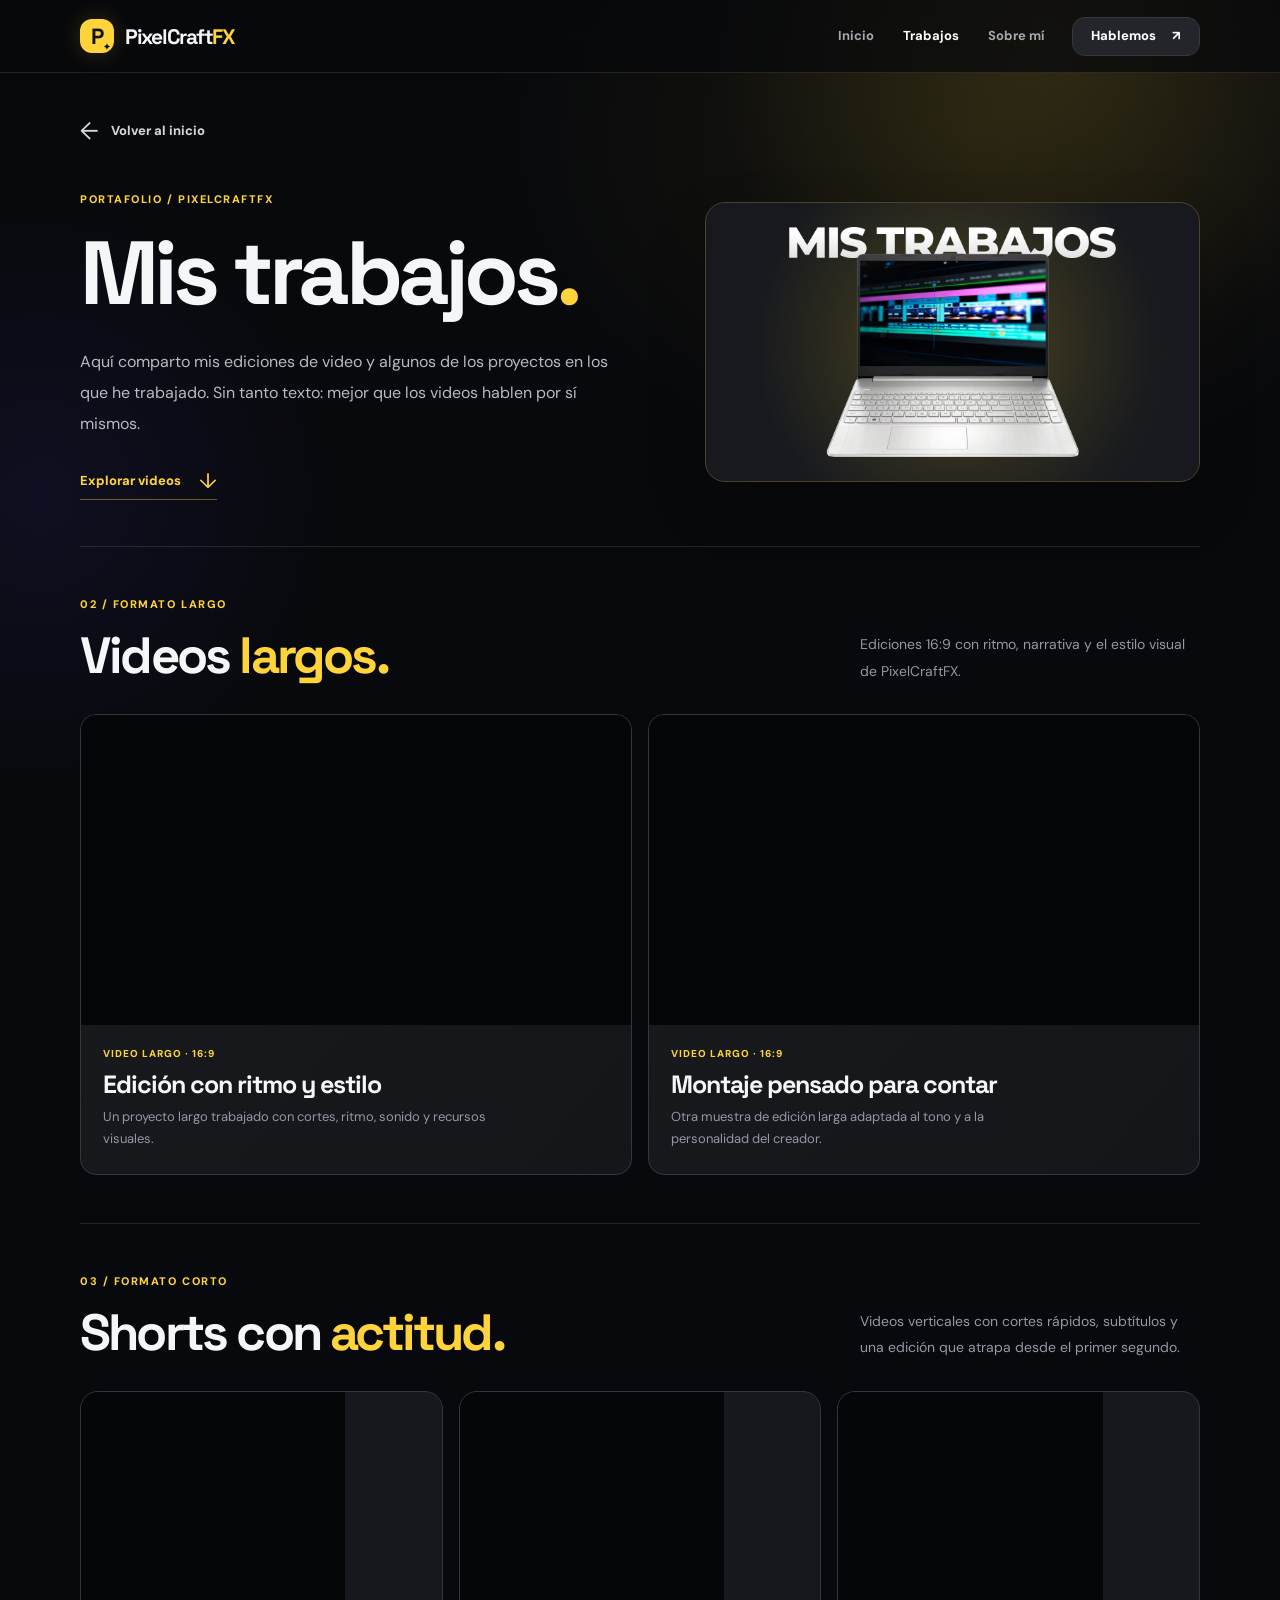
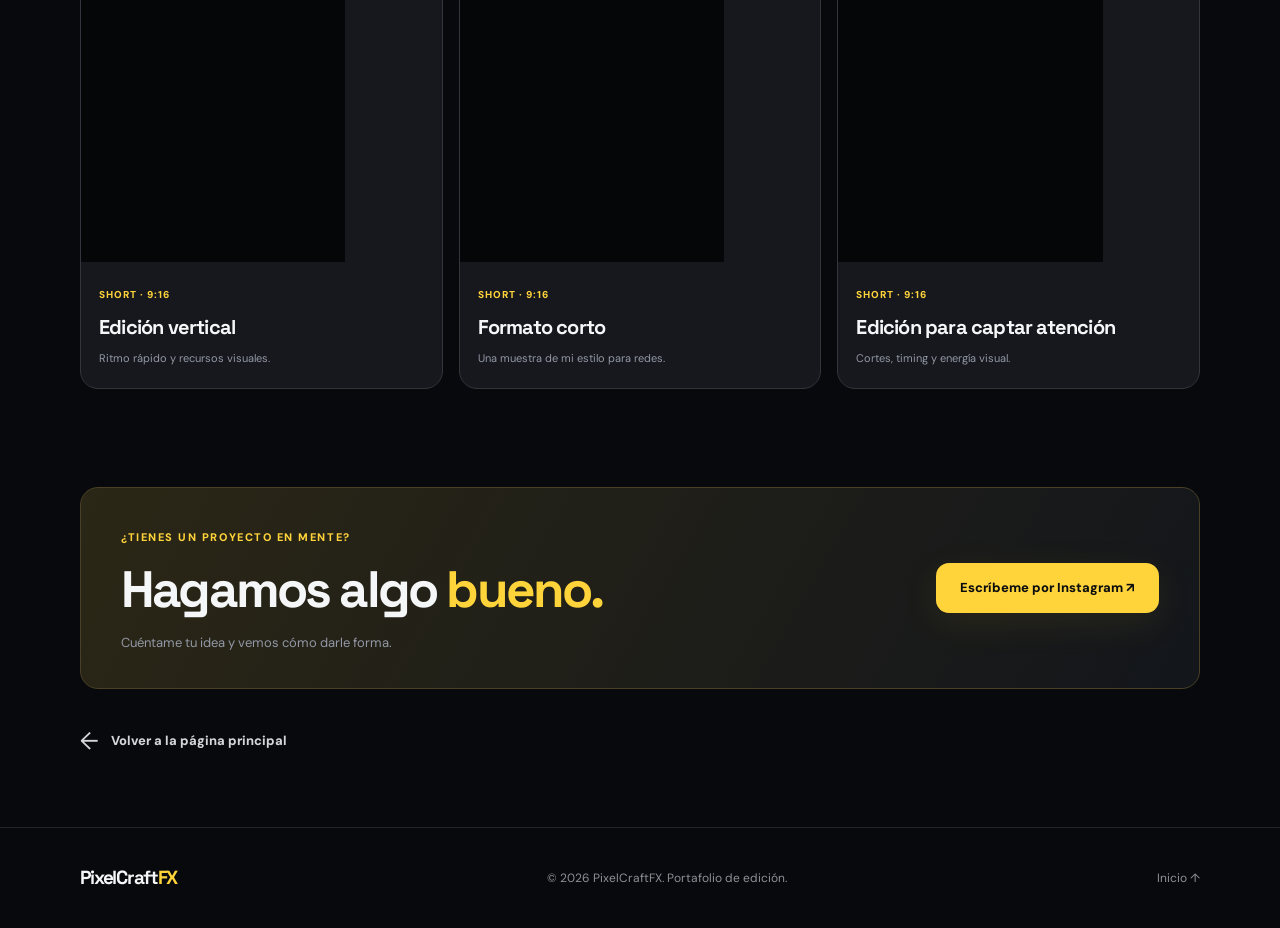
==== commit 7e271842: "Ocultar galería vacía de ejemplo Oculta la sección de ejemplo que no contiene un video real y mantie" ====
--- a/trabajos.html
+++ b/trabajos.html
@@ -48,7 +48,7 @@
       </div>
     </section>
 
-    <section class="section wrap gallery-section" id="videos-editados" aria-labelledby="gallery-title">
+    <section class="section wrap gallery-section" id="videos-editados" aria-labelledby="gallery-title" hidden>
       <div class="section-heading work-section-heading">
         <div>
           <span class="overline">01 / GALERÍA</span>
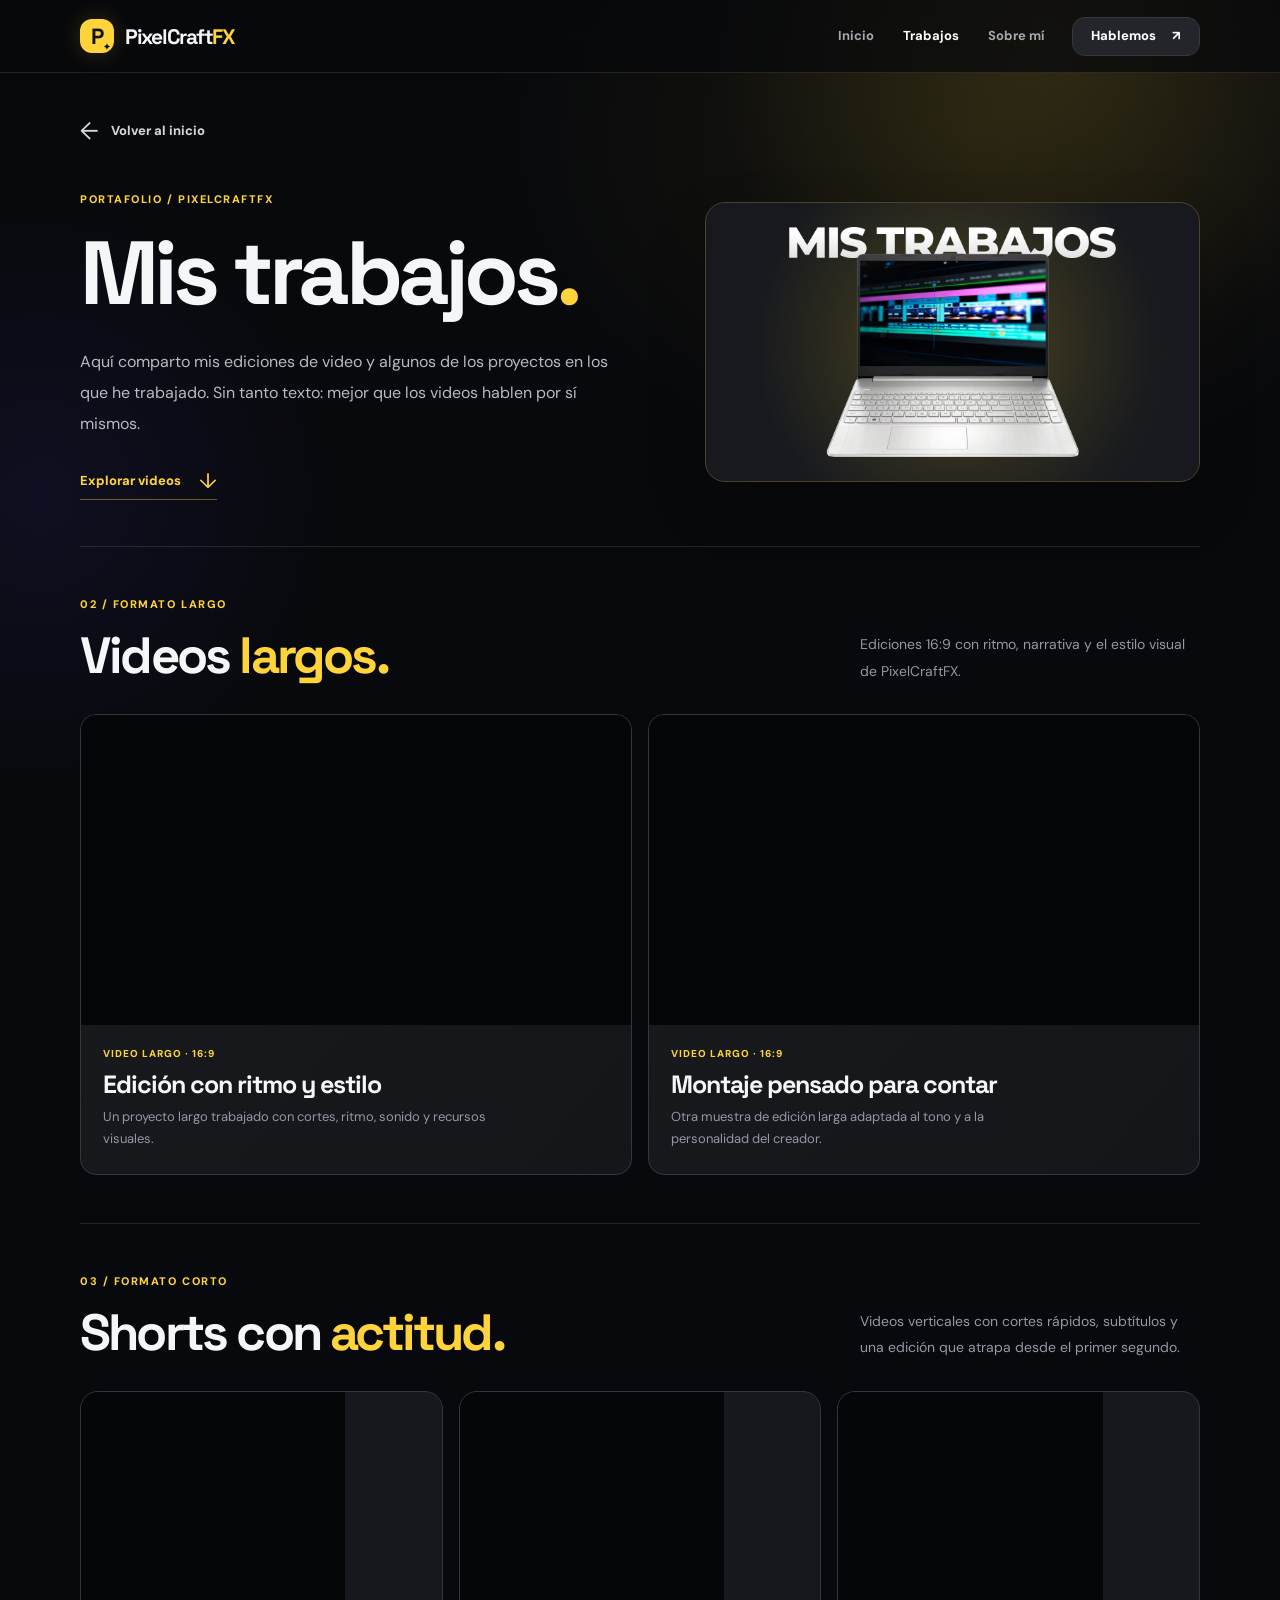
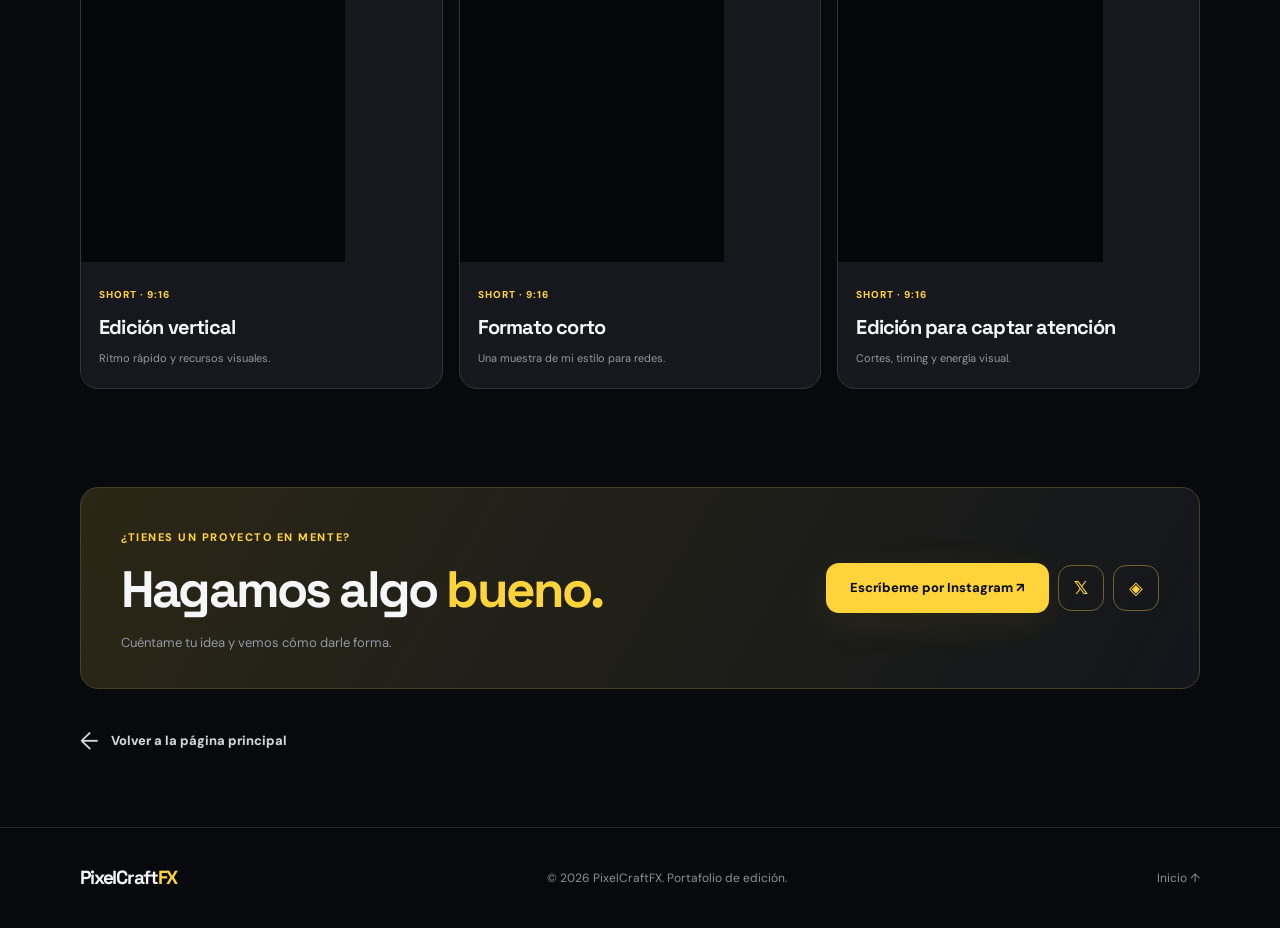
==== commit 99cd1d1f: "Añadir redes sociales de PixelCraftFX Integra Instagram, X y Discord en la portada y en la página de" ====
--- a/trabajos.html
+++ b/trabajos.html
@@ -214,7 +214,7 @@
         <h2>Hagamos algo <span class="accent-word">bueno.</span></h2>
         <p>Cuéntame tu idea y vemos cómo darle forma.</p>
       </div>
-      <a class="btn btn-primary" href="https://www.instagram.com/pixelcraftfx/" target="_blank" rel="noopener noreferrer">Escríbeme por Instagram ↗</a>
+      <div class="work-social-actions"><a class="btn btn-primary" href="https://www.instagram.com/pixelcraftfx/" target="_blank" rel="noopener noreferrer">Escríbeme por Instagram ↗</a><a class="social-mini" href="https://x.com/pixelcraftfx_" target="_blank" rel="noopener noreferrer">𝕏</a><a class="social-mini" href="https://discord.com/users/934902526996779060" target="_blank" rel="noopener noreferrer">◈</a></div>
     </section>
 
     <div class="wrap bottom-return"><a class="back-link" href="./index.html"><span aria-hidden="true">←</span> Volver a la página principal</a></div>
--- a/style.css
+++ b/style.css
@@ -181,6 +181,8 @@
 @media(max-width:800px){.wrap{width:min(var(--max),calc(100% - 36px))}.hero{grid-template-columns:1fr;padding-top:62px;padding-bottom:65px;gap:30px}.hero-visual{justify-self:center}.feature-card{grid-template-columns:1fr}.feature-image-wrap{min-height:235px}.service-grid{grid-template-columns:1fr 1fr}.service-card:last-child{grid-column:1/-1}.about{grid-template-columns:1fr;gap:28px}.contact-section{align-items:flex-start;flex-direction:column;padding:34px}.work-hero-grid{grid-template-columns:1fr;gap:25px}.work-cover{max-width:430px}.portfolio-work .work-video-list{grid-template-columns:1fr}.work-cta{align-items:flex-start;flex-direction:column}}
 @media(max-width:550px){.hero{padding-top:42px}.hero h1{font-size:clamp(41px,11vw,57px)}.hero-actions{display:grid;grid-template-columns:1fr}.hero-actions .btn{width:100%}.hero-visual{height:345px}.portrait-ring{width:175px;height:175px;margin:38px auto 30px}.section{padding-block:58px}.section-heading{align-items:flex-start;flex-direction:column;gap:10px}.service-grid{grid-template-columns:1fr}.service-card:last-child{grid-column:auto}.contact-section{padding:28px 24px}.footer-inner{align-items:flex-start;flex-direction:column;padding-block:25px}.work-hero h1{font-size:clamp(47px,12vw,70px)}}
 
+.social-links{display:flex;gap:8px;flex-wrap:wrap;margin-top:2px}.social-links a{display:inline-flex;align-items:center;gap:8px;padding:8px 11px;border:1px solid rgba(17,17,17,.25);border-radius:10px;color:#3c3213;font-size:11px;font-weight:900;transition:transform .25s,background .25s}.social-links a:hover{transform:translateY(-3px);background:rgba(255,255,255,.22)}.work-social-actions{display:flex;align-items:center;gap:9px;flex-wrap:wrap}.social-mini{display:grid;place-items:center;width:46px;height:46px;border:1px solid #71612b;border-radius:13px;color:var(--yellow);font-size:18px;font-weight:900;transition:transform .25s,background .25s}.social-mini:hover{transform:translateY(-3px);background:#ffd43b18}
+
 /* Videos reales: proporciones y composición de showcase */
 .creator-videos{border-top:1px solid var(--line)}
 .real-video-card{overflow:hidden}.video-embed{position:relative;overflow:hidden;background:#050608}.video-embed iframe{display:block;width:100%;height:100%;border:0}.video-embed-wide{aspect-ratio:16/9}.real-video-card .video-info{padding:19px 21px 22px}.shorts-grid{display:grid;grid-template-columns:repeat(3,minmax(0,1fr));gap:16px}.short-card{overflow:hidden}.video-embed-short{aspect-ratio:9/16;max-height:470px}.short-card .video-info{padding:17px 18px 20px}.short-card .video-info h3{font-size:20px}.short-card .video-info p{font-size:11px}@media(max-width:800px){.shorts-grid{grid-template-columns:repeat(3,minmax(0,1fr));gap:10px}.video-embed-short{max-height:380px}}@media(max-width:550px){.shorts-grid{grid-template-columns:1fr 1fr}.short-card:last-child{grid-column:1/-1;max-width:calc(50% - 5px)}.video-embed-short{max-height:none}.creator-videos{padding-top:48px}}
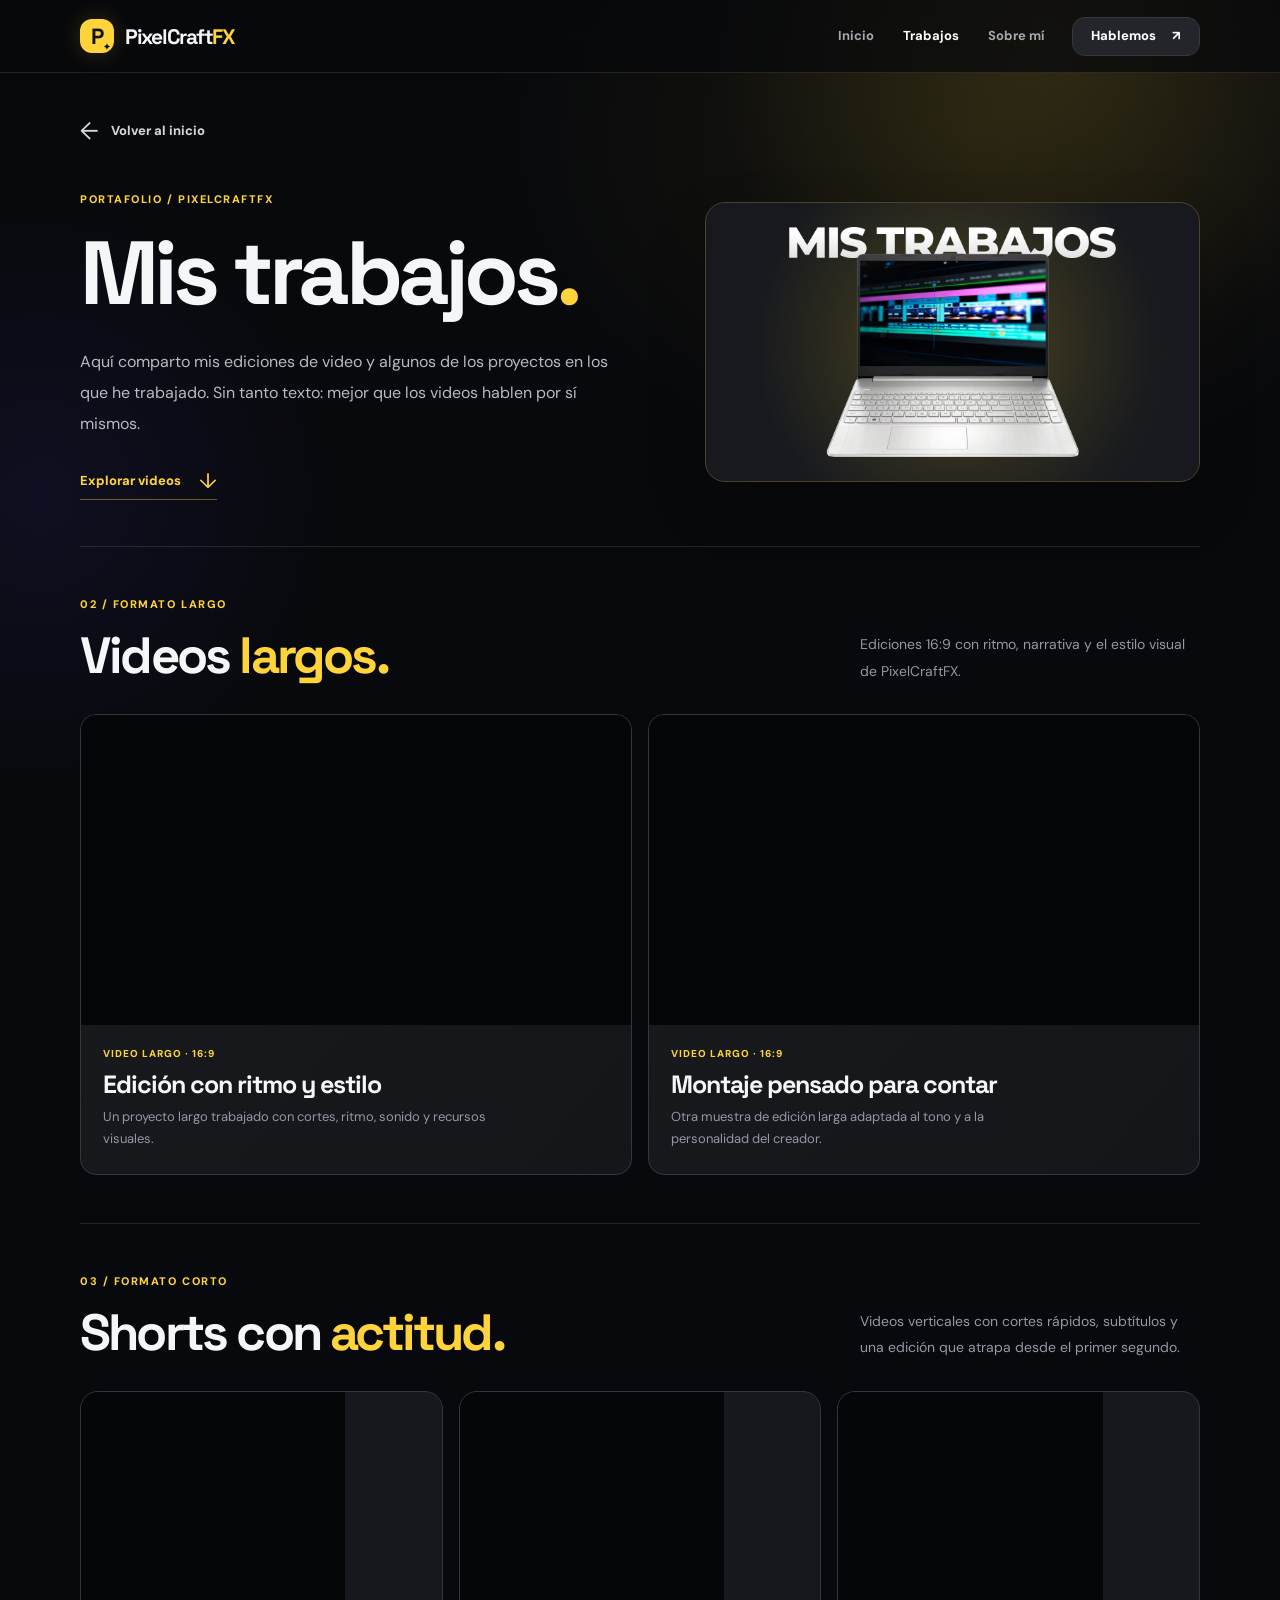
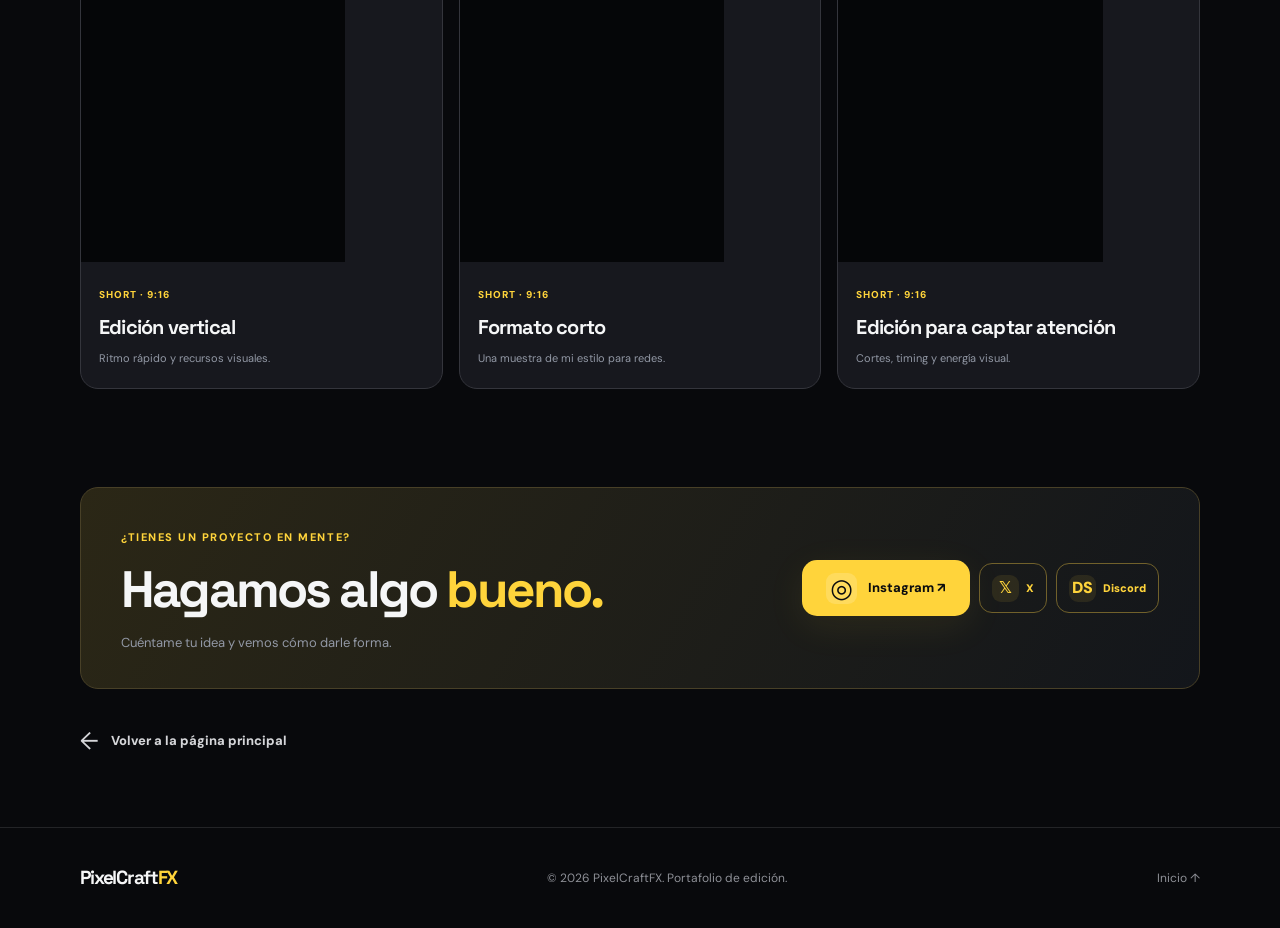
==== commit e6e28f34: "Mejorar visibilidad de redes sociales Añade iconos grandes, colores y etiquetas visibles para Instag" ====
--- a/trabajos.html
+++ b/trabajos.html
@@ -214,7 +214,7 @@
         <h2>Hagamos algo <span class="accent-word">bueno.</span></h2>
         <p>Cuéntame tu idea y vemos cómo darle forma.</p>
       </div>
-      <div class="work-social-actions"><a class="btn btn-primary" href="https://www.instagram.com/pixelcraftfx/" target="_blank" rel="noopener noreferrer">Escríbeme por Instagram ↗</a><a class="social-mini" href="https://x.com/pixelcraftfx_" target="_blank" rel="noopener noreferrer">𝕏</a><a class="social-mini" href="https://discord.com/users/934902526996779060" target="_blank" rel="noopener noreferrer">◈</a></div>
+      <div class="work-social-actions"><a class="btn btn-primary social-main social-instagram" href="https://www.instagram.com/pixelcraftfx/" target="_blank" rel="noopener noreferrer"><span class="network-icon" aria-hidden="true">◎</span> Instagram ↗</a><a class="social-mini social-x" href="https://x.com/pixelcraftfx_" target="_blank" rel="noopener noreferrer"><span class="network-icon" aria-hidden="true">𝕏</span><span class="social-label">X</span></a><a class="social-mini social-discord" href="https://discord.com/users/934902526996779060" target="_blank" rel="noopener noreferrer"><span class="network-icon" aria-hidden="true">DS</span><span class="social-label">Discord</span></a></div>
     </section>
 
     <div class="wrap bottom-return"><a class="back-link" href="./index.html"><span aria-hidden="true">←</span> Volver a la página principal</a></div>
--- a/style.css
+++ b/style.css
@@ -181,7 +181,7 @@
 @media(max-width:800px){.wrap{width:min(var(--max),calc(100% - 36px))}.hero{grid-template-columns:1fr;padding-top:62px;padding-bottom:65px;gap:30px}.hero-visual{justify-self:center}.feature-card{grid-template-columns:1fr}.feature-image-wrap{min-height:235px}.service-grid{grid-template-columns:1fr 1fr}.service-card:last-child{grid-column:1/-1}.about{grid-template-columns:1fr;gap:28px}.contact-section{align-items:flex-start;flex-direction:column;padding:34px}.work-hero-grid{grid-template-columns:1fr;gap:25px}.work-cover{max-width:430px}.portfolio-work .work-video-list{grid-template-columns:1fr}.work-cta{align-items:flex-start;flex-direction:column}}
 @media(max-width:550px){.hero{padding-top:42px}.hero h1{font-size:clamp(41px,11vw,57px)}.hero-actions{display:grid;grid-template-columns:1fr}.hero-actions .btn{width:100%}.hero-visual{height:345px}.portrait-ring{width:175px;height:175px;margin:38px auto 30px}.section{padding-block:58px}.section-heading{align-items:flex-start;flex-direction:column;gap:10px}.service-grid{grid-template-columns:1fr}.service-card:last-child{grid-column:auto}.contact-section{padding:28px 24px}.footer-inner{align-items:flex-start;flex-direction:column;padding-block:25px}.work-hero h1{font-size:clamp(47px,12vw,70px)}}
 
-.social-links{display:flex;gap:8px;flex-wrap:wrap;margin-top:2px}.social-links a{display:inline-flex;align-items:center;gap:8px;padding:8px 11px;border:1px solid rgba(17,17,17,.25);border-radius:10px;color:#3c3213;font-size:11px;font-weight:900;transition:transform .25s,background .25s}.social-links a:hover{transform:translateY(-3px);background:rgba(255,255,255,.22)}.work-social-actions{display:flex;align-items:center;gap:9px;flex-wrap:wrap}.social-mini{display:grid;place-items:center;width:46px;height:46px;border:1px solid #71612b;border-radius:13px;color:var(--yellow);font-size:18px;font-weight:900;transition:transform .25s,background .25s}.social-mini:hover{transform:translateY(-3px);background:#ffd43b18}
+.social-main{min-height:56px!important;border-radius:15px!important}.network-icon{display:grid;place-items:center;width:31px;height:31px;border-radius:9px;background:#ffffff2b;color:inherit;font-size:20px;font-weight:900;line-height:1}.social-main .network-icon{font-size:26px}.social-instagram{gap:11px!important}.social-links{display:flex;gap:9px;flex-wrap:wrap;margin-top:2px}.social-links a{display:inline-flex;align-items:center;gap:9px;min-width:118px;padding:10px 12px;border:1px solid rgba(17,17,17,.27);border-radius:12px;color:#3c3213;font-size:12px;font-weight:900;transition:transform .25s,background .25s,box-shadow .25s}.social-links a:hover{transform:translateY(-4px);background:rgba(255,255,255,.22);box-shadow:0 10px 20px #4d3b0825}.social-links .network-icon{background:#11111120}.work-social-actions{display:flex;align-items:center;gap:9px;flex-wrap:wrap}.social-mini{display:inline-flex;align-items:center;justify-content:center;gap:7px;min-width:54px;height:50px;padding:0 12px;border:1px solid #71612b;border-radius:13px;color:var(--yellow);font-size:18px;font-weight:900;transition:transform .25s,background .25s}.social-mini .network-icon{width:27px;height:27px;font-size:16px;background:#ffd43b18}.social-label{font-size:11px}.social-mini:hover{transform:translateY(-4px);background:#ffd43b18}
 
 /* Videos reales: proporciones y composición de showcase */
 .creator-videos{border-top:1px solid var(--line)}
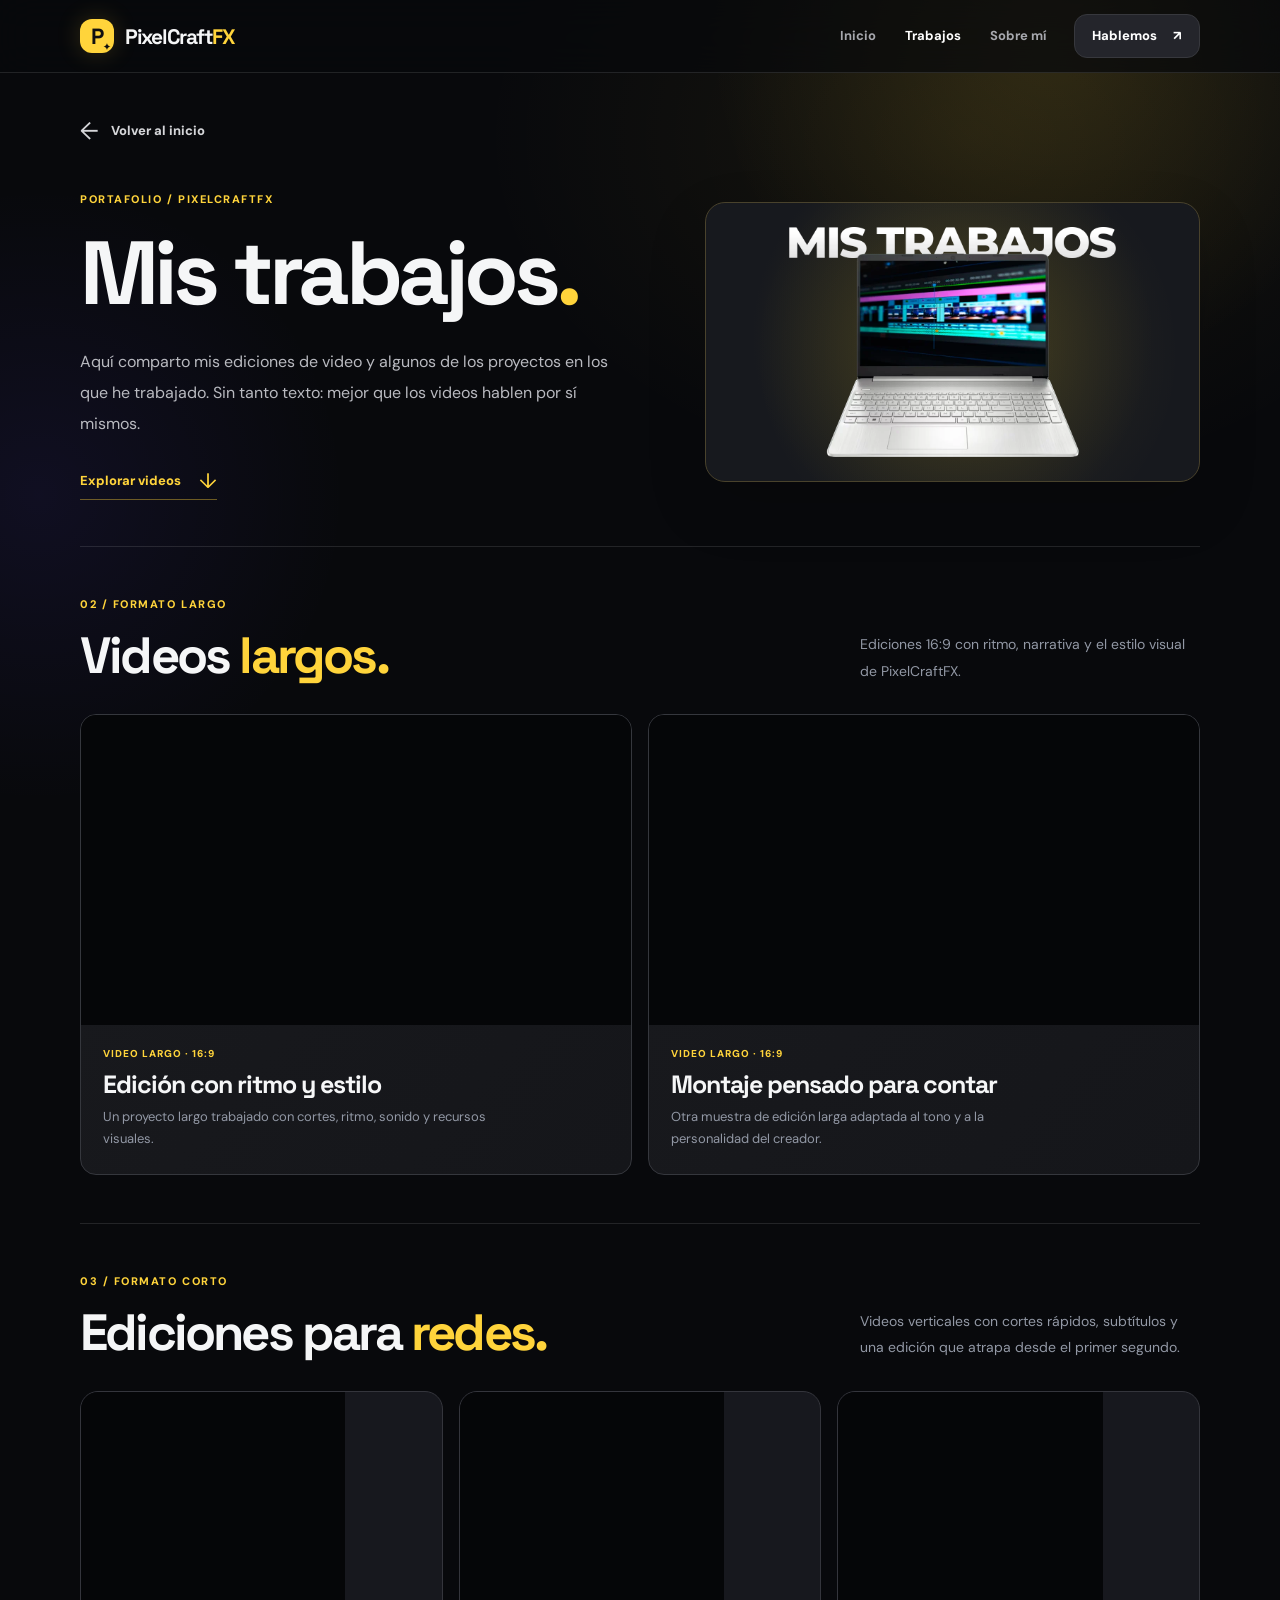
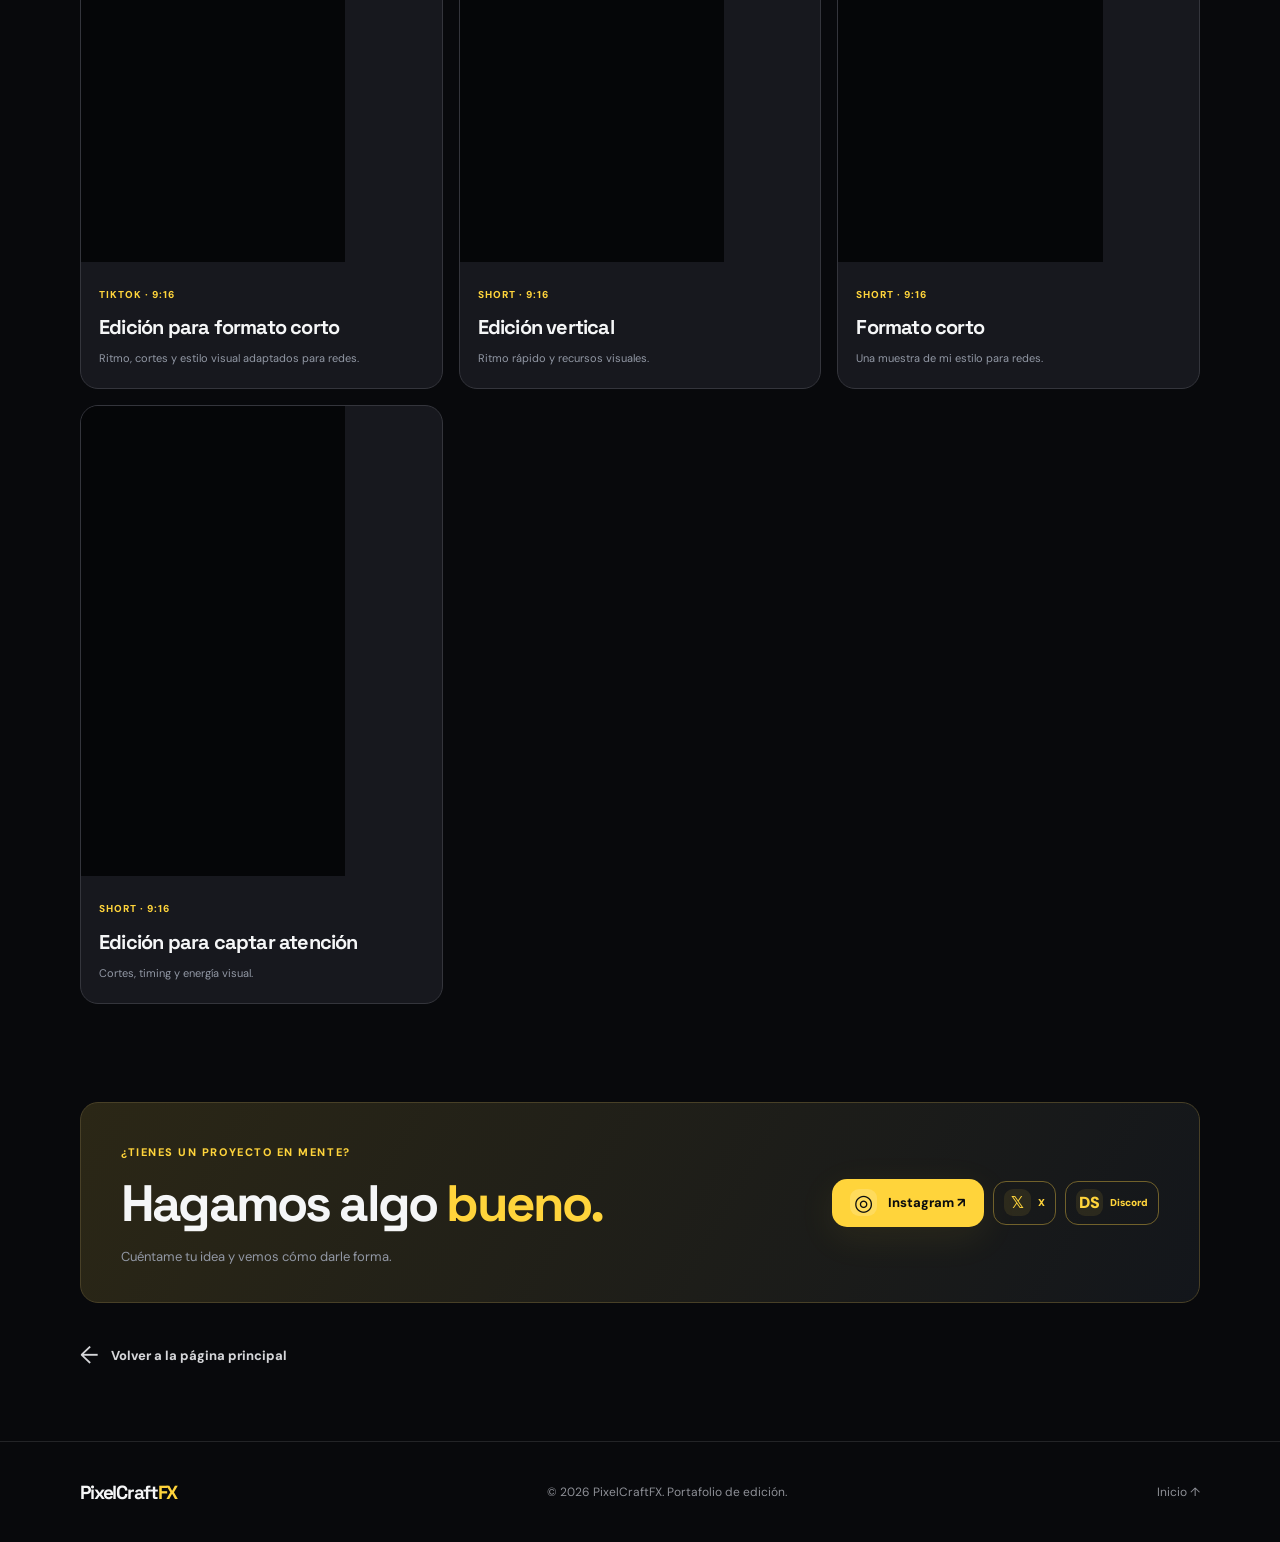
==== commit b7f1053b: "Añadir TikTok al formato corto Añade el video de TikTok como primera pieza y renombra la sección a E" ====
--- a/trabajos.html
+++ b/trabajos.html
@@ -129,11 +129,12 @@
       <div class="section-heading work-section-heading">
         <div>
           <span class="overline">03 / FORMATO CORTO</span>
-          <h2 id="short-title">Shorts con <span class="accent-word">actitud.</span></h2>
+          <h2 id="short-title">Ediciones para <span class="accent-word">redes.</span></h2>
         </div>
         <p>Videos verticales con cortes rápidos, subtítulos y una edición que atrapa desde el primer segundo.</p>
       </div>
       <div class="shorts-grid">
+        <article class="video-card short-card"><div class="video-embed video-embed-short"><iframe src="https://www.tiktok.com/player/v1/7706959287054273793?description=1&amp;music_info=1&amp;rel=0" title="Video corto editado por PixelCraftFX en TikTok" loading="lazy" allow="fullscreen" allowfullscreen></iframe></div><div class="video-info"><span class="video-type">TIKTOK · 9:16</span><h3>Edición para formato corto</h3><p>Ritmo, cortes y estilo visual adaptados para redes.</p></div></article>
         <article class="video-card short-card"><div class="video-embed video-embed-short"><iframe src="https://www.youtube-nocookie.com/embed/iGms_8ffUsc?rel=0" title="Short editado por PixelCraftFX" loading="lazy" allow="autoplay; encrypted-media; picture-in-picture" allowfullscreen></iframe></div><div class="video-info"><span class="video-type">SHORT · 9:16</span><h3>Edición vertical</h3><p>Ritmo rápido y recursos visuales.</p></div></article>
         <article class="video-card short-card"><div class="video-embed video-embed-short"><iframe src="https://www.youtube-nocookie.com/embed/X7kKGmpHxpA?rel=0" title="Short editado por PixelCraftFX" loading="lazy" allow="autoplay; encrypted-media; picture-in-picture" allowfullscreen></iframe></div><div class="video-info"><span class="video-type">SHORT · 9:16</span><h3>Formato corto</h3><p>Una muestra de mi estilo para redes.</p></div></article>
         <article class="video-card short-card"><div class="video-embed video-embed-short"><iframe src="https://www.youtube-nocookie.com/embed/2tWBIsRyESs?rel=0" title="Short editado por PixelCraftFX" loading="lazy" allow="autoplay; encrypted-media; picture-in-picture" allowfullscreen></iframe></div><div class="video-info"><span class="video-type">SHORT · 9:16</span><h3>Edición para captar atención</h3><p>Cortes, timing y energía visual.</p></div></article>
--- a/style.css
+++ b/style.css
@@ -182,6 +182,8 @@
 @media(max-width:550px){.hero{padding-top:42px}.hero h1{font-size:clamp(41px,11vw,57px)}.hero-actions{display:grid;grid-template-columns:1fr}.hero-actions .btn{width:100%}.hero-visual{height:345px}.portrait-ring{width:175px;height:175px;margin:38px auto 30px}.section{padding-block:58px}.section-heading{align-items:flex-start;flex-direction:column;gap:10px}.service-grid{grid-template-columns:1fr}.service-card:last-child{grid-column:auto}.contact-section{padding:28px 24px}.footer-inner{align-items:flex-start;flex-direction:column;padding-block:25px}.work-hero h1{font-size:clamp(47px,12vw,70px)}}
 
 .social-main{min-height:56px!important;border-radius:15px!important}.network-icon{display:grid;place-items:center;width:31px;height:31px;border-radius:9px;background:#ffffff2b;color:inherit;font-size:20px;font-weight:900;line-height:1}.social-main .network-icon{font-size:26px}.social-instagram{gap:11px!important}.social-links{display:flex;gap:9px;flex-wrap:wrap;margin-top:2px}.social-links a{display:inline-flex;align-items:center;gap:9px;min-width:118px;padding:10px 12px;border:1px solid rgba(17,17,17,.27);border-radius:12px;color:#3c3213;font-size:12px;font-weight:900;transition:transform .25s,background .25s,box-shadow .25s}.social-links a:hover{transform:translateY(-4px);background:rgba(255,255,255,.22);box-shadow:0 10px 20px #4d3b0825}.social-links .network-icon{background:#11111120}.work-social-actions{display:flex;align-items:center;gap:9px;flex-wrap:wrap}.social-mini{display:inline-flex;align-items:center;justify-content:center;gap:7px;min-width:54px;height:50px;padding:0 12px;border:1px solid #71612b;border-radius:13px;color:var(--yellow);font-size:18px;font-weight:900;transition:transform .25s,background .25s}.social-mini .network-icon{width:27px;height:27px;font-size:16px;background:#ffd43b18}.social-label{font-size:11px}.social-mini:hover{transform:translateY(-4px);background:#ffd43b18}
+.btn{min-height:44px;padding-inline:17px}.social-main{min-height:48px!important}.social-main .network-icon{width:27px;height:27px;font-size:22px}.social-links a{min-width:104px;padding:8px 10px;font-size:11px}.social-links .network-icon{width:26px;height:26px;font-size:17px}.social-mini{height:44px;min-width:48px;padding-inline:10px}.social-mini .social-label{font-size:10px}
+@media (min-width:801px) and (max-width:1200px){.wrap{width:calc(100% - 48px)}.header-inner{gap:18px}.main-nav{gap:20px}.hero{gap:5%;padding-top:72px;padding-bottom:70px}.hero h1{font-size:clamp(42px,5.8vw,66px)}.hero-visual{height:360px;max-width:315px}.portrait-ring{width:178px;height:178px;margin:38px auto 28px}.section{padding-block:68px}.feature-card{min-height:285px}.feature-image-wrap{min-height:285px}.feature-content{padding:27px 30px}.contact-section{padding:34px 38px;gap:22px}.contact-actions{max-width:320px}.social-links{gap:7px}.social-links a{min-width:98px}.work-hero h1{font-size:clamp(46px,6.5vw,74px)}.work-cover{min-height:230px}.portfolio-work .work-video-item .video-placeholder{height:180px;min-height:180px}}
 
 /* Videos reales: proporciones y composición de showcase */
 .creator-videos{border-top:1px solid var(--line)}
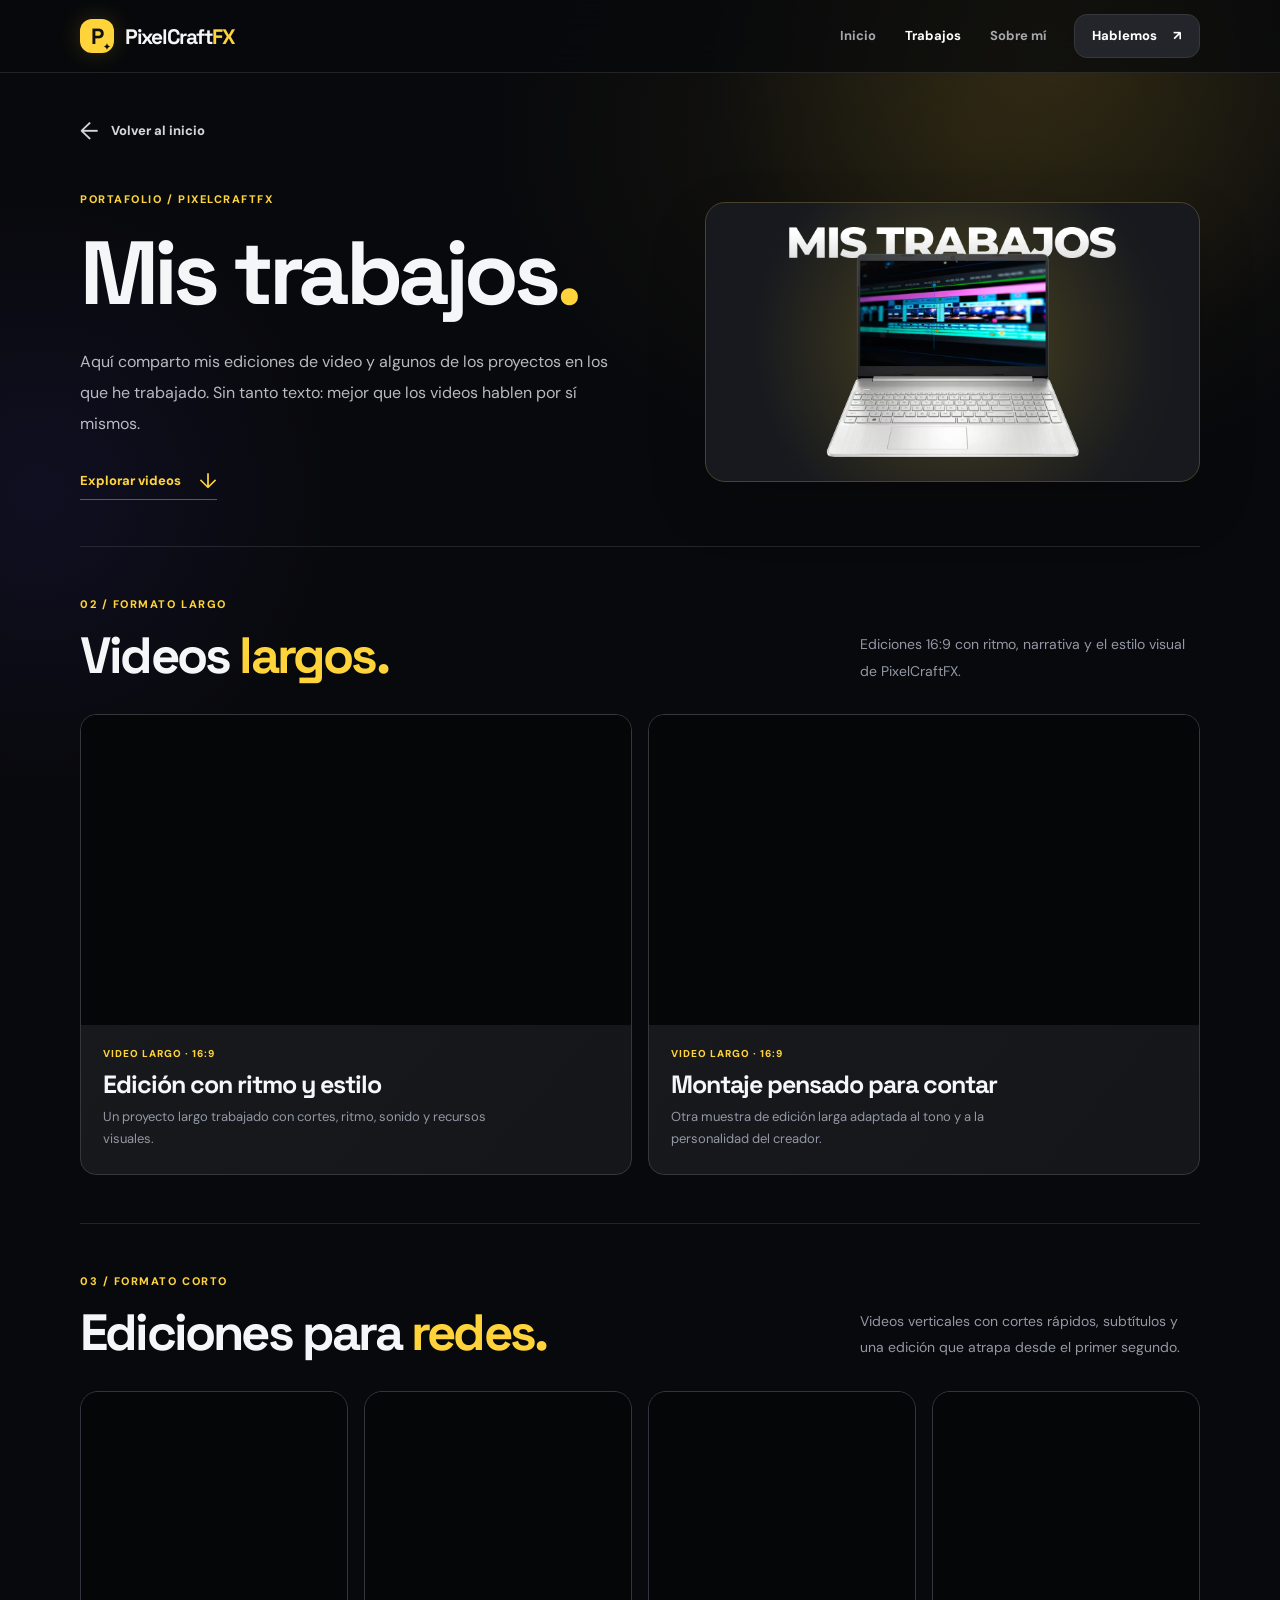
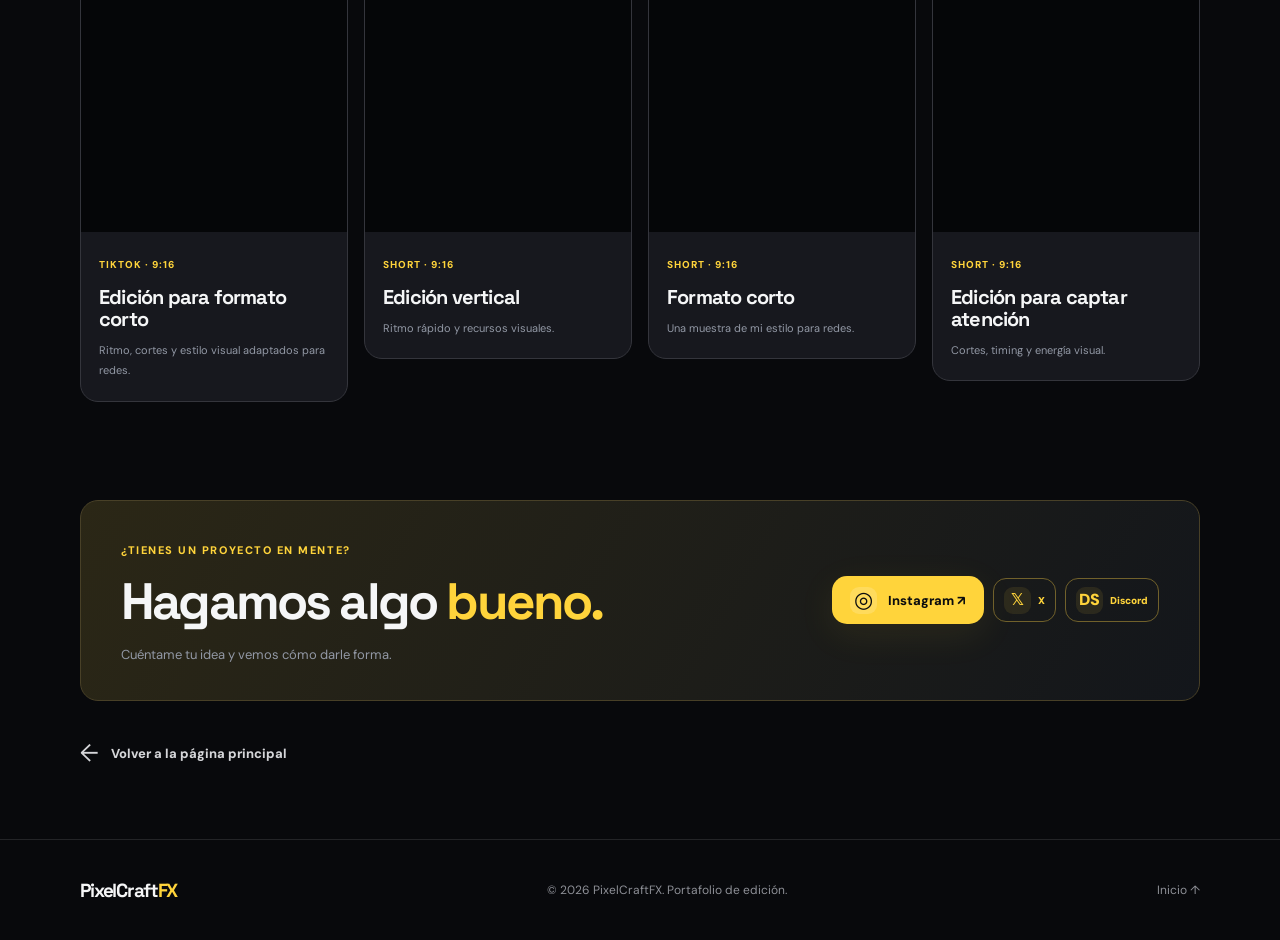
==== commit 90d6eac7: "Corregir responsive y actualizar caché CSS Ajusta la cuadrícula de videos verticales para escritorio" ====
--- a/trabajos.html
+++ b/trabajos.html
@@ -11,7 +11,7 @@
   <link rel="preconnect" href="https://fonts.googleapis.com">
   <link rel="preconnect" href="https://fonts.gstatic.com" crossorigin>
   <link href="https://fonts.googleapis.com/css2?family=DM+Sans:wght@400;500;600;700&family=Space+Grotesk:wght@400;500;600;700&display=swap" rel="stylesheet">
-  <link rel="stylesheet" href="./style.css?v=5">
+  <link rel="stylesheet" href="./style.css?v=6">
 </head>
 <body class="portfolio-work">
   <a class="skip-link" href="#contenido">Saltar al contenido</a>
--- a/style.css
+++ b/style.css
@@ -185,6 +185,17 @@
 .btn{min-height:44px;padding-inline:17px}.social-main{min-height:48px!important}.social-main .network-icon{width:27px;height:27px;font-size:22px}.social-links a{min-width:104px;padding:8px 10px;font-size:11px}.social-links .network-icon{width:26px;height:26px;font-size:17px}.social-mini{height:44px;min-width:48px;padding-inline:10px}.social-mini .social-label{font-size:10px}
 @media (min-width:801px) and (max-width:1200px){.wrap{width:calc(100% - 48px)}.header-inner{gap:18px}.main-nav{gap:20px}.hero{gap:5%;padding-top:72px;padding-bottom:70px}.hero h1{font-size:clamp(42px,5.8vw,66px)}.hero-visual{height:360px;max-width:315px}.portrait-ring{width:178px;height:178px;margin:38px auto 28px}.section{padding-block:68px}.feature-card{min-height:285px}.feature-image-wrap{min-height:285px}.feature-content{padding:27px 30px}.contact-section{padding:34px 38px;gap:22px}.contact-actions{max-width:320px}.social-links{gap:7px}.social-links a{min-width:98px}.work-hero h1{font-size:clamp(46px,6.5vw,74px)}.work-cover{min-height:230px}.portfolio-work .work-video-item .video-placeholder{height:180px;min-height:180px}}
 
+/* Responsive final: fluid desktop/tablet/mobile layout */
+html,body{max-width:100%;overflow-x:hidden}.wrap{width:min(var(--max),calc(100% - 48px))}.contact-actions{min-width:0}.contact-section>*{min-width:0}.work-video-item,.short-card,.video-embed{min-width:0}.video-embed iframe{max-width:100%}.shorts-grid{grid-template-columns:repeat(4,minmax(0,1fr));align-items:start}.short-card{min-width:0}.short-card .video-info h3{overflow-wrap:anywhere}
+@media(max-width:1024px){.wrap{width:calc(100% - 40px)}.header-inner{gap:16px}.main-nav{gap:17px}.hero{grid-template-columns:minmax(0,1fr) minmax(260px,.62fr);gap:34px;padding-top:60px;padding-bottom:64px}.hero h1{font-size:clamp(40px,5.6vw,62px)}.hero-visual{height:330px;max-width:300px}.portrait-ring{width:165px;height:165px;margin:34px auto 24px}.feature-card{min-height:270px}.feature-image-wrap{min-height:270px}.feature-content{padding:24px 27px}.feature-content h3{font-size:clamp(25px,3.5vw,34px)}.contact-section{padding:32px;gap:24px}.social-links a{min-width:0}.portfolio-work .work-video-list{grid-template-columns:repeat(2,minmax(0,1fr))}.shorts-grid{grid-template-columns:repeat(2,minmax(0,1fr));gap:14px}.video-embed-short{max-height:430px}.short-card:last-child{grid-column:auto;max-width:none}}
+@media(max-width:700px){.wrap{width:calc(100% - 32px)}.header-inner{min-height:68px;gap:10px}.brand-name{font-size:18px}.main-nav{gap:12px}.main-nav>a{font-size:11px}.btn-nav{padding-inline:12px}.hero{grid-template-columns:1fr;gap:25px;padding-top:48px;padding-bottom:54px}.hero h1{font-size:clamp(39px,10vw,55px)}.hero-visual{justify-self:center;width:min(100%,340px);height:310px}.portrait-ring{width:150px;height:150px;margin:31px auto 23px}.feature-card{grid-template-columns:1fr}.feature-image-wrap{min-height:220px}.feature-content{padding:24px}.service-grid{grid-template-columns:1fr}.service-card:last-child{grid-column:auto}.about{grid-template-columns:1fr}.contact-section{padding:28px 22px}.contact-actions{width:100%}.social-main{width:100%;justify-content:flex-start}.social-links{width:100%}.social-links a{flex:1;min-width:0}.work-hero-grid{grid-template-columns:1fr}.work-cover{width:100%;min-height:220px}.portfolio-work .work-video-list{grid-template-columns:1fr}.shorts-grid{grid-template-columns:repeat(2,minmax(0,1fr));gap:10px}.video-embed-short{max-height:none}.work-social-actions{width:100%}.work-social-actions .social-main{width:auto}.work-cta{padding:26px 22px}}
+@media(max-width:430px){.wrap{width:calc(100% - 24px)}.header-inner{padding-block:9px}.main-nav{gap:9px}.main-nav>a{font-size:10px}.btn-nav{font-size:10px;padding-inline:10px}.brand-name{font-size:17px}.hero h1{font-size:clamp(36px,11vw,48px)}.hero-actions .btn{min-height:43px}.hero-visual{height:292px}.portrait-ring{width:136px;height:136px}.visual-chip{display:none}.section{padding-block:48px}.section-heading p{font-size:12px}.feature-image-wrap{min-height:190px}.feature-content h3{font-size:29px}.social-links{display:grid;grid-template-columns:1fr 1fr}.social-links a{justify-content:flex-start}.shorts-grid{grid-template-columns:1fr}.work-cta .btn{width:100%}}
+/* Showcase vertical: cards controlled by viewport, never oversized on desktop */
+.portfolio-work .shorts-grid{grid-template-columns:repeat(4,minmax(0,1fr));max-width:1120px;margin-inline:auto;align-items:start}.portfolio-work .short-card{width:100%;max-width:270px;margin-inline:auto}.portfolio-work .video-embed-short{width:100%;aspect-ratio:9/16;max-height:440px}.portfolio-work .short-card .video-info{min-height:112px}
+@media(max-width:1100px){.portfolio-work .shorts-grid{grid-template-columns:repeat(2,minmax(0,1fr));max-width:680px}.portfolio-work .short-card{max-width:300px}.portfolio-work .video-embed-short{max-height:500px}}
+@media(max-width:700px){.portfolio-work .shorts-grid{grid-template-columns:repeat(2,minmax(0,1fr));gap:12px}.portfolio-work .short-card{max-width:none}.portfolio-work .video-embed-short{max-height:none}.portfolio-work .short-card .video-info{min-height:0;padding:14px}.portfolio-work .short-card .video-info h3{font-size:18px}}
+@media(max-width:440px){.portfolio-work .shorts-grid{grid-template-columns:1fr;max-width:300px}.portfolio-work .short-card{max-width:300px}}
+
 /* Videos reales: proporciones y composición de showcase */
 .creator-videos{border-top:1px solid var(--line)}
 .real-video-card{overflow:hidden}.video-embed{position:relative;overflow:hidden;background:#050608}.video-embed iframe{display:block;width:100%;height:100%;border:0}.video-embed-wide{aspect-ratio:16/9}.real-video-card .video-info{padding:19px 21px 22px}.shorts-grid{display:grid;grid-template-columns:repeat(3,minmax(0,1fr));gap:16px}.short-card{overflow:hidden}.video-embed-short{aspect-ratio:9/16;max-height:470px}.short-card .video-info{padding:17px 18px 20px}.short-card .video-info h3{font-size:20px}.short-card .video-info p{font-size:11px}@media(max-width:800px){.shorts-grid{grid-template-columns:repeat(3,minmax(0,1fr));gap:10px}.video-embed-short{max-height:380px}}@media(max-width:550px){.shorts-grid{grid-template-columns:1fr 1fr}.short-card:last-child{grid-column:1/-1;max-width:calc(50% - 5px)}.video-embed-short{max-height:none}.creator-videos{padding-top:48px}}
